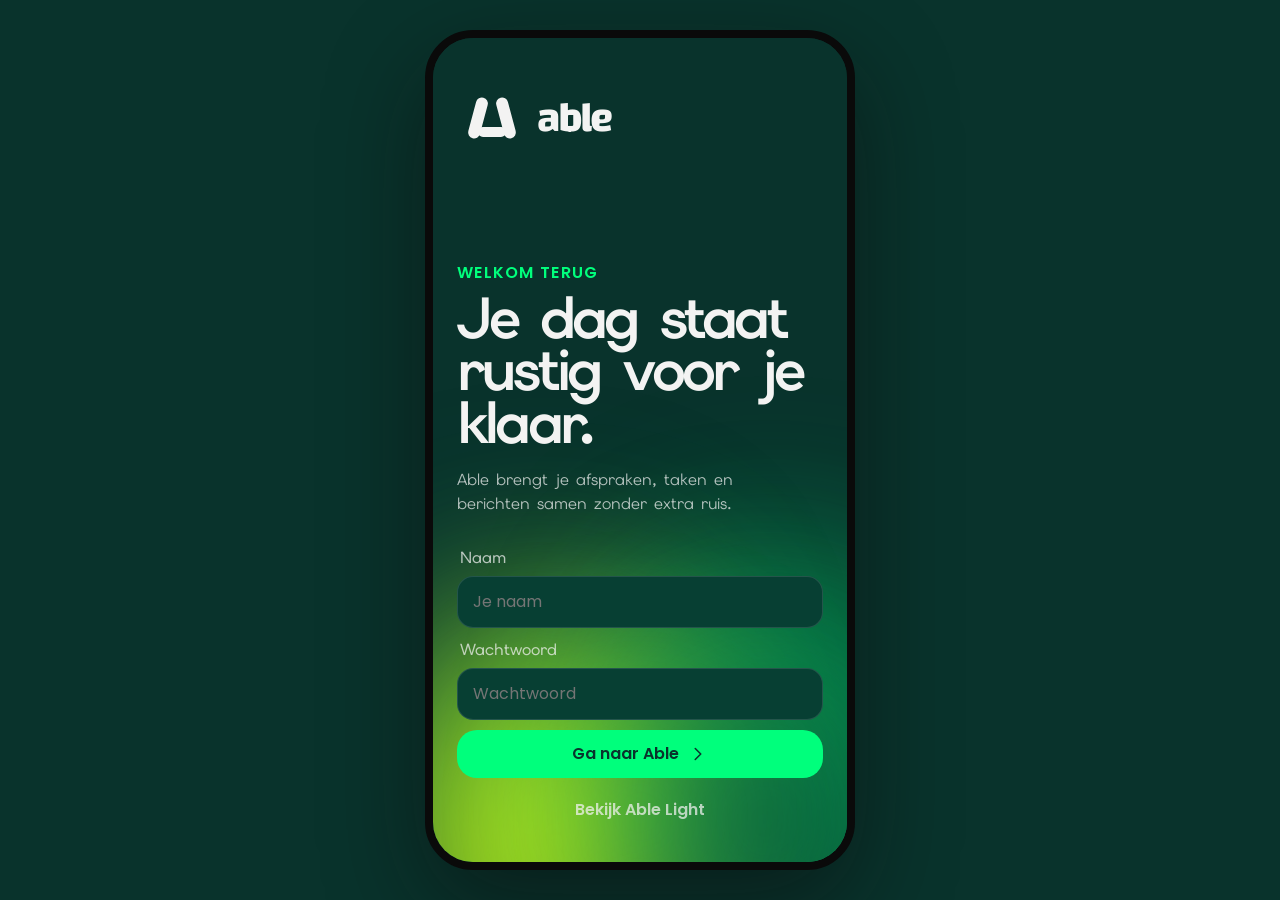
==== static/able-visual/index.html @ f8fdf148 "redesign: PWA-gevoel, agenda-contrast, voice-X, kortere spraak - viewport: maximum-scale=1 + user-sc" ====
<!doctype html>
<html lang="nl" data-theme="forest">
<head>
  <meta charset="utf-8">
  <meta name="viewport" content="width=device-width, initial-scale=1, maximum-scale=1, user-scalable=no, viewport-fit=cover">
  <meta name="theme-color" content="#09332C">
  <meta name="apple-mobile-web-app-capable" content="yes">
  <meta name="apple-mobile-web-app-status-bar-style" content="black-translucent">
  <meta name="apple-mobile-web-app-title" content="Able">
  <meta name="description" content="Able — je persoonlijke assistent, rustig aanwezig.">
  <title>Able — Visual Prototype</title>
  <link rel="manifest" href="manifest.webmanifest">
  <link rel="icon" type="image/png" sizes="32x32" href="favicon-32.png?v=2">
  <link rel="icon" type="image/png" sizes="16x16" href="favicon-16.png?v=2">
  <link rel="icon" href="favicon.ico?v=2" sizes="any">
  <link rel="apple-touch-icon" href="apple-touch-icon.png?v=2">
  <link rel="preconnect" href="https://fonts.googleapis.com">
  <link rel="preconnect" href="https://fonts.gstatic.com" crossorigin>
  <link href="https://fonts.googleapis.com/css2?family=Changa:wght@200..800&amp;family=Elms+Sans:ital,wght@0,100..900;1,100..900&amp;family=Geist:wght@100..900&amp;family=Poppins:ital,wght@0,100;0,200;0,300;0,400;0,500;0,600;0,700;0,800;0,900;1,100;1,200;1,300;1,400;1,500;1,600;1,700;1,800;1,900&amp;display=swap" rel="stylesheet">
  <link rel="stylesheet" href="app.css?v=12">
</head>
<body>
  <a class="skip-link" href="#app-main">Ga naar inhoud</a>

  <div class="device-shell">
    <div class="theme-background forest-background" aria-hidden="true">
      <i class="forest-blob victoria"></i>
      <i class="forest-blob spring"></i>
      <i class="forest-blob bee-yellow"></i>
      <i class="forest-blob fence"></i>
    </div>
    <section class="login-view" data-login-view aria-labelledby="login-title">
      <div class="ambient-field" aria-hidden="true"></div>
      <div class="login-brand">
        <span class="able-mark able-mark-large" aria-hidden="true"><i></i></span>
        <span class="wordmark">able</span>
      </div>
      <div class="login-copy">
        <p class="kicker">Welkom terug</p>
        <h1 id="login-title">Je dag staat rustig voor je klaar.</h1>
        <p>Able brengt je afspraken, taken en berichten samen zonder extra ruis.</p>
      </div>
      <form class="login-form" data-login-form>
        <label><span>Naam</span><input type="text" value="" autocomplete="username" placeholder="Je naam" required></label>
        <label><span>Wachtwoord</span><input type="password" value="" autocomplete="current-password" placeholder="Wachtwoord" required></label>
        <button class="primary-button" type="submit"><span>Ga naar Able</span><svg viewBox="0 0 24 24" aria-hidden="true"><path d="m9 18 6-6-6-6"/></svg></button>
      </form>
      <button class="quiet-button login-theme-button" type="button" data-theme-toggle>Bekijk Able Light</button>
    </section>

    <div class="app-view" data-app-view hidden>
      <div class="pull-indicator" data-pull-indicator aria-hidden="true"><span></span></div>
      <div class="voice-edge-ring state-idle" data-voice-edge aria-hidden="true"></div>
      <div class="loading-overlay" data-loading-overlay hidden aria-hidden="true">
        <div class="skeleton-stack">
          <div class="skeleton-card"><i class="skeleton-line skeleton-heading"></i><i class="skeleton-line"></i><i class="skeleton-line skeleton-short"></i></div>
          <div class="skeleton-card"><i class="skeleton-line skeleton-heading"></i><i class="skeleton-line"></i></div>
          <div class="skeleton-card skeleton-row-card"><i class="skeleton-dot"></i><i class="skeleton-line"></i></div>
        </div>
        <span class="resolve-mark" aria-hidden="true"><svg viewBox="0 0 24 24"><path d="m5 12 4 4L19 6"/></svg></span>
      </div>
      <button class="topbar-avatar" type="button" data-topbar-avatar aria-label="Profiel"><img data-av-img alt="" hidden><span data-av-initial>?</span></button>
      <main class="app-main" id="app-main" tabindex="-1">
        <section class="app-screen is-active" id="screen-home" data-screen="home" aria-labelledby="home-title">
          <div class="screen-header">
            <p class="kicker">Donderdag, 23 juli</p>
            <h1 id="home-title">Goedemorgen, Ko</h1>
          </div>

          <button class="hero-card press-card" type="button" data-open-event>
            <div class="hero-card-top"><span>Als eerste</span><span data-hero-rel>over 2 uur</span></div>
            <div class="hero-time" data-hero-time>14:00</div>
            <div class="hero-event"><strong data-hero-title>Afspraak met Arno</strong><small data-hero-sub>45 min · Kantoor</small></div>
            <svg viewBox="0 0 24 24" aria-hidden="true"><path d="m9 18 6-6-6-6"/></svg>
          </button>

          <div class="metric-grid">
            <button class="metric-card press-card" type="button" data-nav-target="planning"><strong data-count-appointments>6</strong><span>Afspraken</span></button>
            <button class="metric-card press-card" type="button" data-show-tasks><strong data-task-count>1</strong><span>Taken</span></button>
            <button class="metric-card press-card" type="button" data-nav-target="mail"><strong data-count-waiting>4</strong><span>Wachten</span></button>
          </div>

          <section class="content-section">
            <div class="section-title section-heading-surface"><h2>Able stelt voor</h2><span class="status-pill">60 min vrij</span></div>
            <article class="suggestion-card hover-card">
              <div class="suggestion-rule" aria-hidden="true"></div>
              <div><strong>Bescherm je open uur.</strong><p>Werk om 15:00 rustig aan het voorstel.</p><button class="small-button" type="button" data-protect-focus>Bescherm 15:00</button></div>
            </article>
          </section>

          <section class="content-section">
            <button class="section-title section-heading-surface section-heading-button press-card" type="button" data-open-chat><h2>Recente chats</h2><svg viewBox="0 0 24 24" aria-hidden="true"><path d="m9 18 6-6-6-6"/></svg></button>
            <div class="list-card home-recent-list">
              <button class="list-row press-card" type="button" data-open-chat><span class="list-icon"><svg viewBox="0 0 24 24" aria-hidden="true"><path d="M4 5h16v12H8l-4 3V5Z"/><path d="M8 9h8M8 13h5"/></svg></span><span><strong data-recent-title>Planning voor een rustige week</strong><small data-recent-sub>Gisteren · 8 berichten</small></span><svg class="chevron" viewBox="0 0 24 24" aria-hidden="true"><path d="m9 18 6-6-6-6"/></svg></button>
              <button class="list-row press-card" type="button" data-nav-target="mail"><span class="list-icon"><svg viewBox="0 0 24 24" aria-hidden="true"><rect x="3" y="5" width="18" height="14" rx="2"/><path d="m4 7 8 6 8-6"/></svg></span><span><strong>Maya wacht op een datum</strong><small>2 dagen · antwoord voorgesteld</small></span><span class="status-pill">Antwoord</span></button>
            </div>
          </section>
        </section>

        <section class="app-screen" id="screen-planning" data-screen="planning" aria-labelledby="planning-title" hidden>
          <div class="screen-header">
            <h1 id="planning-title">Planning</h1>
          </div>
          <div class="segmented-control" role="tablist" aria-label="Planningweergave" data-active-tab="agenda">
            <span class="segment-slider" aria-hidden="true"></span>
            <button id="planning-tab-agenda" type="button" role="tab" aria-selected="true" aria-controls="planning-panel-agenda" data-planning-tab="agenda">Agenda</button>
            <button id="planning-tab-tasks" type="button" role="tab" aria-selected="false" aria-controls="planning-panel-tasks" data-planning-tab="tasks">Taken <span data-task-count>1</span></button>
          </div>

          <div class="planning-panel" id="planning-panel-agenda" role="tabpanel" aria-labelledby="planning-tab-agenda" data-planning-panel="agenda">
            <section class="calendar-week-card" aria-labelledby="week-card-title">
              <div class="calendar-week-heading">
                <div><p class="kicker">Nu · <span data-live-clock>--:--</span></p><h2 id="week-card-title">21–27 juli</h2></div>
                <button class="icon-button calendar-open-button" type="button" aria-label="Open volledige agenda" data-toast-message="De volledige agenda is klaar om te openen."><svg viewBox="0 0 24 24" aria-hidden="true"><path d="m9 18 6-6-6-6"/></svg></button>
              </div>
              <div class="date-strip" role="group" aria-label="Kies een dag in de week van 21 juli">
                <span class="date-slider" aria-hidden="true"></span>
                <button class="has-events" type="button" aria-pressed="false"><span>Ma</span><strong>21</strong><i aria-hidden="true"></i></button>
                <button type="button" aria-pressed="false"><span>Di</span><strong>22</strong><i aria-hidden="true"></i></button>
                <button class="is-today has-events" type="button" aria-pressed="true"><span>Wo</span><strong>23</strong><i aria-hidden="true"></i></button>
                <button type="button" aria-pressed="false"><span>Do</span><strong>24</strong><i aria-hidden="true"></i></button>
                <button class="has-events" type="button" aria-pressed="false"><span>Vr</span><strong>25</strong><i aria-hidden="true"></i></button>
                <button type="button" aria-pressed="false"><span>Za</span><strong>26</strong><i aria-hidden="true"></i></button>
                <button class="has-events" type="button" aria-pressed="false"><span>Zo</span><strong>27</strong><i aria-hidden="true"></i></button>
              </div>
            </section>
            <div class="timeline">
              <article class="timeline-item list-appear"><time>09:30</time><i></i><div><strong>Design check-in</strong><small>Studio · 30 min</small></div></article>
              <button class="timeline-item list-appear is-next" type="button" data-open-event><time>14:00</time><i></i><div><strong>Afspraak met Arno</strong><small>Kantoor · 45 min</small></div><svg class="chevron" viewBox="0 0 24 24" aria-hidden="true"><path d="m9 18 6-6-6-6"/></svg></button>
              <article class="timeline-item list-appear is-focus" data-focus-block hidden><time>15:00</time><i></i><div><strong>Beschermde focus</strong><small>Voorstel · 60 min</small></div></article>
              <article class="timeline-item list-appear"><time>19:30</time><i></i><div><strong>Trainen</strong><small>Persoonlijk · 60 min</small></div></article>
            </div>
          </div>

          <div class="planning-panel task-panel" id="planning-panel-tasks" role="tabpanel" aria-labelledby="planning-tab-tasks" data-planning-panel="tasks" hidden>
            <form class="task-form" data-task-form>
              <label><span class="sr-only">Nieuwe taak</span><input type="text" placeholder="Nieuwe taak…" required></label>
              <button class="round-action" type="submit" aria-label="Voeg taak toe"><svg viewBox="0 0 24 24" aria-hidden="true"><path d="M12 5v14M5 12h14"/></svg></button>
            </form>
            <div class="task-list" data-task-list></div>
            <div class="empty-state" data-task-empty hidden><span><svg viewBox="0 0 24 24" aria-hidden="true"><path d="m5 12 4 4L19 6"/></svg></span><h2>Niets op je lijst.</h2><p>Lekker rustig.</p></div>
          </div>
        </section>

        <section class="app-screen voice-screen" id="screen-voice" data-screen="voice" aria-labelledby="voice-title" hidden>
          <div class="voice-header">
            <h1 class="sr-only" id="voice-title">Praat met Able</h1>
            <button class="icon-button" type="button" aria-label="Stop voice" data-stop-voice><svg viewBox="0 0 24 24" aria-hidden="true"><path d="M6 6l12 12M18 6 6 18"/></svg></button>
          </div>
          <div class="voice-stage">
            <div class="voice-copy state-idle" data-voice-copy role="status" aria-live="polite" aria-atomic="true">
              <p class="voice-status-text" data-voice-status-text>Klaar wanneer jij dat bent.</p>
              <p class="voice-spoken-words" data-voice-spoken hidden></p>
            </div>
            <button class="cant-talk-button quiet-button" type="button" data-open-chat><svg viewBox="0 0 24 24" aria-hidden="true"><path d="M4 5h16v12H8l-4 3V5Z"/></svg><span>Ik kan nu niet praten</span></button>
          </div>
          <div class="voice-controls">
            <button class="secondary-circle" type="button" data-open-chat aria-label="Open tekstchat"><svg viewBox="0 0 24 24" aria-hidden="true"><path d="M4 5h16v12H8l-4 3V5Z"/></svg></button>
            <button class="voice-main-button" type="button" data-voice-control><svg class="rounded-mic" viewBox="0 0 24 24" aria-hidden="true"><path d="M12 3.5a3.5 3.5 0 0 0-3.5 3.5v5a3.5 3.5 0 0 0 7 0V7A3.5 3.5 0 0 0 12 3.5Z"/><path d="M5.5 11.5v1a6.5 6.5 0 0 0 13 0v-1M12 19v2"/></svg><span>Praat</span></button>
            <button class="secondary-circle" type="button" data-stop-voice aria-label="Annuleer"><svg viewBox="0 0 24 24" aria-hidden="true"><path d="M6 6l12 12M18 6 6 18"/></svg></button>
          </div>
        </section>

        <section class="app-screen" id="screen-mail" data-screen="mail" aria-labelledby="mail-title" hidden>
          <div class="screen-header">
            <h1 id="mail-title">Mail</h1>
          </div>
          <div data-mail-body></div>
        </section>

        <section class="app-screen" id="screen-more" data-screen="more" aria-labelledby="more-title" hidden>
          <div class="screen-header">
            <h1 id="more-title">Instellingen</h1>
          </div>

          <section class="settings-group">
            <h2>Aanpassen</h2>
            <div class="settings-card">
              <button class="setting-row list-appear" type="button" data-setting-theme><span class="setting-icon"><svg viewBox="0 0 24 24" aria-hidden="true"><path d="M12 3a9 9 0 1 0 9 9c0-1.1-.9-2-2-2h-1a2 2 0 0 1-1.7-3l.5-.9A2 2 0 0 0 15 3.2 9 9 0 0 0 12 3Z"/></svg></span><span><strong>Thema</strong><small data-theme-label>Able Forest</small></span><span class="setting-value">Wijzig</span></button>
              <label class="setting-row list-appear"><span class="setting-icon"><svg viewBox="0 0 24 24" aria-hidden="true"><path d="M4 12h3l2-6 4 12 2-6h5"/></svg></span><span><strong>Ambient glow</strong></span><span class="switch"><input type="checkbox" checked data-ambient-toggle><i aria-hidden="true"></i></span></label>
              <div class="setting-stack">
                <strong>Tekstgrootte</strong>
                <div class="seg" data-text-seg>
                  <button type="button" data-text-size="normal">Normaal</button>
                  <button type="button" data-text-size="groot">Groot</button>
                  <button type="button" data-text-size="xl">Extra</button>
                </div>
              </div>
              <div class="profile-edit">
                <div class="profile-top">
                  <button class="profile-pic" type="button" data-avatar-pick aria-label="Kies profielfoto"><img data-av-img alt="" hidden><span data-av-initial>?</span></button>
                  <div class="profile-actions">
                    <button type="button" data-avatar-pick>Foto kiezen uit galerij</button>
                    <button type="button" class="remove" data-avatar-remove>Foto verwijderen</button>
                  </div>
                  <input type="file" accept="image/*" data-avatar-file hidden>
                </div>
                <form class="profile-name" data-profile-name-form>
                  <input type="text" data-profile-name placeholder="Je naam" maxlength="40" autocomplete="off" required>
                  <button class="primary-button" type="submit"><span>Opslaan</span></button>
                </form>
              </div>
            </div>
          </section>

          <section class="settings-group">
            <h2>Taal &amp; spraak</h2>
            <div class="settings-card">
              <div class="setting-stack">
                <strong>Taal</strong>
                <div class="seg" data-lang-seg>
                  <button type="button" data-lang="nl">Nederlands</button>
                  <button type="button" data-lang="en">English</button>
                </div>
              </div>
              <div class="setting-stack">
                <strong>Stem van Able</strong>
                <div class="seg" data-voice-seg>
                  <button type="button" data-voice-gender="v">Vrouw</button>
                  <button type="button" data-voice-gender="m">Man</button>
                </div>
              </div>
              <div class="setting-stack">
                <strong>Resterend spraakbudget deze maand</strong>
                <div class="vbudget-track"><div class="vbudget-fill" data-budget-fill></div></div>
                <div class="vbudget-meta"><span data-budget-text>€0,00 / €3,00</span><span data-budget-remain></span></div>
              </div>
            </div>
          </section>

          <section class="settings-group">
            <h2>Diensten</h2>
            <div class="settings-card">
              <button class="setting-row list-appear" type="button" data-connect-google hidden><span class="service-mark service-logo"><svg viewBox="0 0 48 48" width="26" height="26" aria-hidden="true"><path fill="#4285F4" d="M45.12 24.5c0-1.56-.14-3.06-.4-4.5H24v8.51h11.84c-.51 2.75-2.06 5.08-4.39 6.64v5.52h7.11c4.16-3.83 6.56-9.47 6.56-16.17z"/><path fill="#34A853" d="M24 46c5.94 0 10.92-1.97 14.56-5.33l-7.11-5.52c-1.97 1.32-4.49 2.1-7.45 2.1-5.73 0-10.58-3.87-12.31-9.07H4.34v5.7C7.96 41.07 15.4 46 24 46z"/><path fill="#FBBC05" d="M11.69 28.18C11.25 26.86 11 25.45 11 24s.25-2.86.69-4.18v-5.7H4.34C2.85 17.09 2 20.45 2 24s.85 6.91 2.34 9.88l7.35-5.7z"/><path fill="#EA4335" d="M24 10.75c3.23 0 6.13 1.11 8.41 3.29l6.31-6.31C34.91 4.18 29.93 2 24 2 15.4 2 7.96 6.93 4.34 14.12l7.35 5.7c1.73-5.2 6.58-9.07 12.31-9.07z"/></svg></span><span><strong>Koppel Google</strong><small>Voor mail en agenda</small></span><span class="setting-value">Koppelen</span></button>
              <div data-services-list></div>
            </div>
          </section>

          <section class="settings-group" data-admin-users hidden>
            <h2>Gebruikers</h2>
            <div class="settings-card">
              <div data-users-list></div>
              <form class="useradd" data-user-add>
                <input type="text" name="name" placeholder="Naam (bijv. Papa)" autocomplete="off" required>
                <input type="text" name="username" placeholder="Gebruikersnaam" autocapitalize="none" autocomplete="off" required>
                <input type="password" name="password" placeholder="Wachtwoord (min. 4)" autocomplete="new-password" required>
                <button class="primary-button" type="submit"><span>Persoon toevoegen</span></button>
              </form>
            </div>
          </section>

          <section class="settings-group">
            <h2>Privacy</h2>
            <div class="settings-card">
              <button class="setting-row list-appear" type="button" data-privacy="voorwaarden"><span class="setting-icon"><svg viewBox="0 0 24 24" aria-hidden="true"><path d="M7 3h7l4 4v14H7z"/><path d="M14 3v4h4M9.5 12h6M9.5 16h6"/></svg></span><span><strong>Algemene voorwaarden</strong></span><svg class="chevron" viewBox="0 0 24 24" aria-hidden="true"><path d="m9 18 6-6-6-6"/></svg></button>
              <button class="setting-row list-appear" type="button" data-privacy="privacy"><span class="setting-icon"><svg viewBox="0 0 24 24" aria-hidden="true"><rect x="5" y="10" width="14" height="10" rx="2"/><path d="M8 10V7a4 4 0 0 1 8 0v3"/></svg></span><span><strong>Privacybeleid</strong></span><svg class="chevron" viewBox="0 0 24 24" aria-hidden="true"><path d="m9 18 6-6-6-6"/></svg></button>
              <button class="setting-row list-appear" type="button" data-privacy="gegevens"><span class="setting-icon"><svg viewBox="0 0 24 24" aria-hidden="true"><ellipse cx="12" cy="6" rx="7" ry="3"/><path d="M5 6v12c0 1.7 3.1 3 7 3s7-1.3 7-3V6M5 12c0 1.7 3.1 3 7 3s7-1.3 7-3"/></svg></span><span><strong>Gegevens &amp; beveiliging</strong></span><svg class="chevron" viewBox="0 0 24 24" aria-hidden="true"><path d="m9 18 6-6-6-6"/></svg></button>
            </div>
          </section>

          <section class="settings-group">
            <div class="settings-card">
              <button class="setting-row list-appear logout-row" type="button" data-log-out><span class="setting-icon"><svg viewBox="0 0 24 24" aria-hidden="true"><path d="M10 4H5v16h5M14 8l4 4-4 4M8 12h10"/></svg></span><span><strong>Log uit</strong></span></button>
            </div>
          </section>
        </section>
      </main>

      <nav class="bottom-navigation" aria-label="Hoofdnavigatie" data-bottom-nav>
        <span class="nav-slider" aria-hidden="true"></span>
        <button class="nav-button is-selected" type="button" aria-label="Home" aria-current="page" data-nav-target="home"><svg viewBox="0 0 24 24" aria-hidden="true"><path d="m3.5 10 8.5-7 8.5 7v10h-6v-6h-5v6h-5z"/></svg></button>
        <button class="nav-button" type="button" aria-label="Planning" data-nav-target="planning"><svg viewBox="0 0 24 24" aria-hidden="true"><rect x="3.5" y="5.5" width="17" height="15" rx="2"/><path d="M7.5 3v5M16.5 3v5M3.5 10h17"/></svg></button>
        <button class="nav-button voice-nav-button" type="button" data-nav-target="voice" aria-label="Able Voice"><span class="voice-nav-core"><img class="voice-theme-logo voice-theme-logo-light" src="assets/able-logo-light-256.png" alt="" aria-hidden="true"><img class="voice-theme-logo voice-theme-logo-dark" src="assets/able-logo-dark-256.png" alt="" aria-hidden="true"></span></button>
        <button class="nav-button" type="button" aria-label="Mail" data-nav-target="mail"><svg viewBox="0 0 24 24" aria-hidden="true"><rect x="3" y="5" width="18" height="14" rx="2"/><path d="m4 7 8 6 8-6"/></svg></button>
        <button class="nav-button" type="button" aria-label="Meer" data-nav-target="more"><svg viewBox="0 0 24 24" aria-hidden="true"><circle cx="5" cy="12" r="1.25"/><circle cx="12" cy="12" r="1.25"/><circle cx="19" cy="12" r="1.25"/></svg></button>
      </nav>
    </div>
  </div>

  <div class="sheet-backdrop" data-sheet-backdrop hidden>
    <section class="bottom-sheet" role="dialog" aria-modal="true" aria-labelledby="sheet-title" data-sheet>
      <div class="sheet-handle" aria-hidden="true"></div>
      <div data-sheet-content></div>
      <button class="icon-button sheet-close" type="button" aria-label="Sluit" data-close-sheet><svg viewBox="0 0 24 24" aria-hidden="true"><path d="M6 6l12 12M18 6 6 18"/></svg></button>
    </section>
  </div>

  <div class="chat-overlay" role="dialog" aria-modal="true" aria-label="Chat met Able" aria-hidden="true" data-chat-overlay hidden>
    <div class="theme-background forest-background" aria-hidden="true">
      <i class="forest-blob victoria"></i>
      <i class="forest-blob spring"></i>
      <i class="forest-blob bee-yellow"></i>
      <i class="forest-blob fence"></i>
    </div>
    <header><button class="icon-button" type="button" aria-label="Sluit chat" data-close-chat><svg viewBox="0 0 24 24" aria-hidden="true"><path d="m15 18-6-6 6-6"/></svg></button><strong>able</strong><span></span></header>
    <div class="chat-thread" data-chat-thread>
      <div class="chat-empty"><h2>Waar kan ik je mee helpen?</h2><p>Je dag is al in context.</p></div>
    </div>
    <div class="chat-suggestions" aria-label="Voorgestelde vragen">
      <button type="button" data-chat-suggestion>Plan mijn middag</button>
      <button type="button" data-chat-suggestion>Schrijf een follow-up</button>
      <button type="button" data-chat-suggestion>Wat kan wachten?</button>
    </div>
    <form class="chat-form" data-chat-form>
      <button class="chat-add-button" type="button" aria-label="Voeg context toe" data-toast-message="Je kunt hier straks context toevoegen."><svg viewBox="0 0 24 24" aria-hidden="true"><path d="M12 5v14M5 12h14"/></svg></button>
      <label><span class="sr-only">Bericht aan Able</span><input type="text" placeholder="Bericht aan Able…" required></label>
      <button class="chat-voice-button" type="button" aria-label="Praat met Able" data-chat-voice><svg class="rounded-mic" viewBox="0 0 24 24" aria-hidden="true"><path d="M12 3.5a3.5 3.5 0 0 0-3.5 3.5v5a3.5 3.5 0 0 0 7 0V7A3.5 3.5 0 0 0 12 3.5Z"/><path d="M5.5 11.5v1a6.5 6.5 0 0 0 13 0v-1M12 19v2"/></svg></button>
    </form>
  </div>

  <div class="toast" role="status" aria-live="polite" data-toast hidden><span data-toast-text></span><button type="button" data-toast-action hidden>Ongedaan maken</button></div>
  <script src="app.js?v=12"></script>
</body>
</html>
---- static/able-visual/app.css ----
@property --voice-angle {
  syntax: "<angle>";
  initial-value: 0deg;
  inherits: false;
}

:root {
  color-scheme: dark;
  --canvas: #09332C;
  --canvas-deep: #09332C;
  --surface: color-mix(in srgb, #09332C 82%, #007755);
  --surface-raised: color-mix(in srgb, #09332C 68%, #007755);
  --surface-muted: color-mix(in srgb, #09332C 52%, #007755);
  --text: #F3F3F2;
  --text-soft: color-mix(in srgb, #F3F3F2 72%, transparent);
  --text-faint: color-mix(in srgb, #E7E7E3 54%, transparent);
  --line: color-mix(in srgb, #F3F3F2 12%, transparent);
  --line-strong: color-mix(in srgb, #F3F3F2 22%, transparent);
  --primary: #00FF7C;
  --primary-ink: #09332C;
  --accent: #007755;
  --highlight: #F4FF00;
  --voice-button: #007755;
  --voice-icon: #F3F3F2;
  --glass: color-mix(in srgb, #09332C 92%, transparent);
  --shadow: color-mix(in srgb, #09332C 72%, transparent);
  --shadow-card: 0 1px 0 color-mix(in srgb, #F3F3F2 8%, transparent), 0 12px 30px color-mix(in srgb, #09332C 38%, transparent);
  --shadow-float: 0 2px 0 color-mix(in srgb, #F3F3F2 10%, transparent), 0 18px 48px color-mix(in srgb, #09332C 58%, transparent);
  --app-background: #09332C;
  --radius-s: 14px;
  --radius-m: 20px;
  --radius-l: 28px;
  --radius-xl: 32px;
  --ease: cubic-bezier(.16, 1, .3, 1);
  --nav-index: 0;
  --font-body: "Elms Sans", "Geist", "Helvetica Neue", Arial, sans-serif;
  --font-display: "Elms Sans", "Geist", sans-serif;
  --font-ui: "Poppins", "Geist", sans-serif;
  --font-data: "Geist", "Elms Sans", sans-serif;
  font-family: var(--font-body);
}

:root[data-theme="light"] {
  color-scheme: light;
  --canvas: #F3F3F2;
  --canvas-deep: #E7E7E3;
  --surface: #F3F3F2;
  --surface-raised: #F3F3F2;
  --surface-muted: #E7E7E3;
  --text: #0A0A0A;
  --text-soft: color-mix(in srgb, #0A0A0A 64%, #F3F3F2);
  --text-faint: color-mix(in srgb, #0A0A0A 54%, #F3F3F2);
  --line: rgba(10,10,10,.10);
  --line-strong: rgba(10,10,10,.20);
  --primary: #007755;
  --primary-ink: #F3F3F2;
  --accent: #007755;
  --highlight: #F4FF00;
  --voice-button: #E7E7E3;
  --voice-icon: #09332C;
  --glass: rgba(243,243,242,.92);
  --shadow: rgba(10,10,10,.13);
  --shadow-card: 0 1px 0 rgba(255,255,255,.72), 0 12px 30px rgba(10,10,10,.11);
  --shadow-float: 0 2px 0 rgba(255,255,255,.76), 0 18px 46px rgba(10,10,10,.16);
  --app-background: #F3F3F2;
}

* { box-sizing: border-box; }
html { min-width: 320px; min-height: 100%; background: var(--canvas-deep); }
body { min-width: 320px; min-height: 100dvh; margin: 0; overflow-x: hidden; overscroll-behavior-y: contain; overscroll-behavior-x: none; background: var(--canvas-deep); color: var(--text); font-family: var(--font-body); font-size: 16px; line-height: 1.5; -webkit-font-smoothing: antialiased; }
button, input { font: inherit; }
button, input, .kicker, .status-pill, .active-label, .setting-value, .sheet-meta { font-family: var(--font-ui); }
h1, h2, .voice-state-label, .chat-overlay header strong { font-family: var(--font-display); font-optical-sizing: auto; }
.wordmark { font-family: "Changa", var(--font-display); font-optical-sizing: auto; }
.hero-time, .metric-card strong, .timeline-item time { font-family: var(--font-data); font-optical-sizing: auto; }
strong { font-weight: 600; }
button { color: inherit; cursor: pointer; transition: transform .18s var(--ease), opacity .18s ease; -webkit-tap-highlight-color: transparent; touch-action: manipulation; }
button:active { transform: scale(.96); }
button, input, a { outline: none; }
button:focus-visible, input:focus-visible, a:focus-visible { outline: 3px solid var(--highlight); outline-offset: 3px; }
svg { width: 22px; height: 22px; fill: none; stroke: currentColor; stroke-width: 1.7; stroke-linecap: round; stroke-linejoin: round; }
[hidden] { display: none !important; }
.sr-only { position: absolute; width: 1px; height: 1px; padding: 0; margin: -1px; overflow: hidden; clip: rect(0,0,0,0); white-space: nowrap; border: 0; }
.skip-link { position: fixed; z-index: 1000; top: 10px; left: 10px; padding: 10px 14px; border-radius: 12px; background: var(--highlight); color: #09332C; transform: translateY(-160%); transition: transform .2s; }
.skip-link:focus { transform: translateY(0); }

.device-shell { position: relative; isolation: isolate; width: min(100%, 430px); height: 100dvh; margin: auto; overflow: hidden; background: var(--app-background); background-size: cover; background-position: center; transition: background .45s var(--ease), color .3s var(--ease); }
.theme-background { position: absolute; z-index: 0; inset: 0; overflow: hidden; pointer-events: none; }
.forest-background { display: block; background: #09332C; }
:root[data-theme="light"] .forest-background { display: none; }
.forest-blob { position: absolute; display: block; border-radius: 50%; filter: blur(70px); will-change: transform; }
.forest-blob.victoria { left: -20%; bottom: -40%; width: 90%; height: 95%; background: radial-gradient(circle, #007755 0%, rgba(0,119,85,0) 70%); animation: move-victoria 31s ease-in-out infinite alternate; }
.forest-blob.spring { right: -25%; bottom: -35%; width: 85%; height: 90%; background: radial-gradient(circle, #00FF7C 0%, rgba(0,255,124,0) 70%); animation: move-spring 37s ease-in-out infinite alternate; }
.forest-blob.bee-yellow { left: -15%; bottom: -45%; width: 90%; height: 95%; background: radial-gradient(circle, #F4FF00 0%, rgba(244,255,0,0) 70%); animation: move-bee 43s ease-in-out infinite alternate; }
.forest-blob.fence { right: -20%; bottom: -40%; width: 80%; height: 90%; background: radial-gradient(circle, #09332C 0%, rgba(9,51,44,0) 70%); animation: move-fence 47s ease-in-out infinite alternate; }
.device-shell::before, .device-shell::after { content: none; position: absolute; z-index: 0; border-radius: 50%; filter: blur(60px); pointer-events: none; will-change: transform; }
:root[data-theme="light"] .device-shell::before {
  content: "";
  left: -25%;
  bottom: -30%;
  width: 90%;
  height: 75%;
  background: radial-gradient(circle, #F4FF00 0%, rgba(244,255,0,0) 70%);
  animation: breathe-yellow 23s ease-in-out infinite alternate;
}
:root[data-theme="light"] .device-shell::after {
  content: "";
  right: -25%;
  bottom: -35%;
  width: 85%;
  height: 80%;
  background: radial-gradient(circle, #00FF7C 0%, rgba(0,255,124,0) 70%);
  animation: breathe-green 29s ease-in-out infinite alternate;
}
.able-mark { position: relative; display: block; width: 34px; height: 34px; border-radius: 12px; }
.able-mark::before, .able-mark::after, .able-mark i { content: ""; position: absolute; left: 50%; top: 50%; background: currentColor; }
.able-mark::before { width: 6px; height: 21px; border-radius: 6px; transform: translate(-10px,-11px) rotate(15deg); }
.able-mark::after { width: 6px; height: 21px; border-radius: 6px; transform: translate(4px,-11px) rotate(-15deg); }
.able-mark i { width: 14px; height: 5px; border-radius: 5px; transform: translate(-7px,4px); }
.able-mark-large { width: 70px; height: 70px; }
.able-mark-large::before, .able-mark-large::after { width: 12px; height: 42px; border-radius: 12px; }
.able-mark-large::before { transform: translate(-20px,-22px) rotate(15deg); }
.able-mark-large::after { transform: translate(8px,-22px) rotate(-15deg); }
.able-mark-large i { width: 28px; height: 10px; transform: translate(-14px,8px); }
.wordmark { font-size: 42px; font-weight: 700; line-height: .9; letter-spacing: -.075em; }
.kicker { margin: 0 0 7px; color: var(--primary); font-size: 16px; font-weight: 600; letter-spacing: .08em; text-transform: uppercase; }

.login-view { position: relative; z-index: 1; display: flex; flex-direction: column; width: 100%; height: 100%; padding: max(46px, env(safe-area-inset-top)) 24px max(28px, env(safe-area-inset-bottom)); overflow-y: auto; background: transparent; }
.ambient-field { position: absolute; inset: auto -28% -25% -28%; height: 62%; border-radius: 50%; background: radial-gradient(circle, color-mix(in srgb, var(--primary) 22%, transparent), transparent 66%); filter: blur(22px); pointer-events: none; }
.login-brand { position: relative; display: flex; align-items: center; gap: 10px; }
.login-copy { position: relative; margin-top: auto; max-width: 350px; }
.login-copy h1 { margin: 0; font-size: clamp(42px, 12vw, 58px); font-weight: 650; line-height: .91; letter-spacing: -.065em; }
.login-copy > p:last-child { margin: 18px 0 0; max-width: 32ch; color: var(--text-soft); }
.login-form { position: relative; display: grid; gap: 10px; margin-top: 30px; }
.login-form label { display: grid; gap: 6px; }
.login-form label > span { margin-left: 3px; color: var(--text-soft); font-size: 16px; font-weight: 500; }
.login-form input { width: 100%; min-height: 52px; padding: 12px 15px; border: 1px solid var(--line); border-radius: 16px; background: var(--surface); color: var(--text); font-size: 16px; }
.primary-button, .small-button, .quiet-button { min-height: 48px; border: 0; border-radius: var(--radius-m); font-weight: 600; transition: transform .16s var(--ease), opacity .16s, background .2s, box-shadow .2s; }
.primary-button { display: flex; align-items: center; justify-content: center; gap: 8px; width: 100%; padding: 12px 18px; background: var(--primary); color: var(--primary-ink); }
.small-button { padding: 10px 13px; background: var(--primary); color: var(--primary-ink); font-size: 16px; }
.quiet-button { background: transparent; color: var(--text-soft); }
.login-theme-button { position: relative; margin-top: 8px; }

.app-view { position: relative; z-index: 1; width: 100%; height: 100%; overflow: hidden; background: transparent; --pull-distance: 0px; }
.icon-button, .round-action, .secondary-circle { display: grid; place-items: center; width: 44px; min-width: 44px; height: 44px; padding: 0; border: 1px solid var(--line); border-radius: var(--radius-m); background: var(--surface); box-shadow: var(--shadow-card); }
.app-main { position: relative; z-index: 1; width: 100%; height: 100%; overflow-x: hidden; overflow-y: auto; padding: calc(30px + env(safe-area-inset-top)) 20px calc(112px + env(safe-area-inset-bottom)); overscroll-behavior-y: contain; scrollbar-width: none; }
.app-main::-webkit-scrollbar { display: none; }
.app-screen { animation: screen-crossfade .28s var(--ease) both; }
.app-screen.is-leaving { animation: screen-fade-out .14s ease-in both; }
.pull-indicator { position: absolute; z-index: 44; top: max(10px, env(safe-area-inset-top)); left: 50%; display: grid; place-items: center; width: 44px; height: 44px; border-radius: 50%; background: var(--glass); box-shadow: 0 10px 26px color-mix(in srgb, var(--shadow) 52%, transparent); opacity: 0; transform: translate(-50%, calc(-54px + var(--pull-distance))) scale(.82); transition: opacity .18s ease, transform .22s var(--ease); pointer-events: none; }
.pull-indicator span { width: 22px; height: 22px; border: 2px solid var(--line-strong); border-top-color: var(--primary); border-radius: 50%; transform: rotate(110deg); }
.app-view.is-pulling .pull-indicator { opacity: 1; transform: translate(-50%, calc(-54px + var(--pull-distance))) scale(1); }
.app-view.is-refreshing .pull-indicator { opacity: 1; transform: translate(-50%, 0) scale(1); }
.app-view.is-refreshing .pull-indicator span { animation: refresh-ring .8s linear infinite; }
.loading-overlay { position: absolute; z-index: 43; inset: 0; padding: calc(30px + env(safe-area-inset-top)) 20px calc(112px + env(safe-area-inset-bottom)); overflow: hidden; background: color-mix(in srgb, var(--canvas) 88%, transparent); backdrop-filter: blur(16px); -webkit-backdrop-filter: blur(16px); animation: fade-in .2s ease-out both; }
.skeleton-stack { display: grid; gap: 12px; }
.skeleton-card { display: grid; gap: 12px; min-height: 126px; padding: 20px; border: 1px solid var(--line); border-radius: var(--radius-l); background: color-mix(in srgb, var(--surface) 82%, transparent); }
.skeleton-card:first-child { min-height: 206px; padding-top: 32px; }
.skeleton-row-card { grid-template-columns: 44px 1fr; align-items: center; min-height: 76px; }
.skeleton-line, .skeleton-dot { display: block; overflow: hidden; border-radius: 9px; background: linear-gradient(100deg, var(--surface-muted) 28%, color-mix(in srgb, var(--surface-raised) 75%, var(--primary)) 46%, var(--surface-muted) 64%); background-size: 220% 100%; animation: soft-shimmer 1.35s ease-in-out infinite; }
.skeleton-line { width: 100%; height: 16px; }
.skeleton-heading { width: 64%; height: 24px; }
.skeleton-short { width: 42%; }
.skeleton-dot { width: 44px; height: 44px; border-radius: 14px; }
.resolve-mark { position: absolute; top: 50%; left: 50%; display: grid; place-items: center; width: 68px; height: 68px; border-radius: 50%; background: var(--primary); color: var(--primary-ink); opacity: 0; transform: translate(-50%, -50%) scale(.7); }
.resolve-mark svg { width: 30px; height: 30px; }
.loading-overlay.is-resolving .skeleton-stack { animation: resolve-content .24s ease-in both; }
.loading-overlay.is-resolving .resolve-mark { animation: resolve-mark .42s var(--ease) both; }
.screen-header { margin-bottom: 26px; }
.screen-header h1, .voice-header h1 { margin: 0; max-width: 360px; font-size: clamp(36px, 10vw, 46px); font-weight: 650; line-height: .96; letter-spacing: -.052em; }
.screen-intro { margin: 14px 0 0; max-width: 37ch; color: var(--text-soft); line-height: 1.6; }
:root:not([data-theme="light"]) #screen-home .screen-header h1, :root:not([data-theme="light"]) #screen-home .screen-header .kicker { text-shadow: 0 3px 24px color-mix(in srgb, #09332C 58%, transparent); }

.hero-card { position: relative; display: grid; grid-template-columns: 1fr auto; width: 100%; min-height: 206px; padding: 20px; overflow: hidden; border: 1px solid var(--line); border-radius: var(--radius-xl); background: linear-gradient(145deg, var(--surface-raised), var(--surface-muted)); color: var(--text); text-align: left; box-shadow: var(--shadow-float); }
.hero-card::after { content: ""; position: absolute; right: -40px; bottom: -70px; width: 180px; height: 180px; border-radius: 50%; background: radial-gradient(circle, color-mix(in srgb, var(--highlight) 22%, transparent), transparent 68%); }
.hero-card-top { grid-column: 1 / -1; display: flex; justify-content: space-between; color: var(--text-soft); font-size: 16px; font-weight: 550; text-transform: uppercase; letter-spacing: .05em; }
.hero-time { align-self: end; font-size: 58px; font-weight: 650; line-height: .9; letter-spacing: -.065em; font-variant-numeric: tabular-nums; }
.hero-event { align-self: end; padding: 0 4px 3px 14px; }
.hero-event strong, .hero-event small { display: block; }
.hero-event strong { font-size: 16px; font-weight: 600; }
.hero-event small { margin-top: 4px; color: var(--text-soft); font-size: 16px; }
.hero-card > svg { position: absolute; z-index: 2; right: 17px; bottom: 17px; }
.press-card { transition: transform .16s var(--ease), box-shadow .2s, background .2s; }
.press-card:active { box-shadow: inset 0 2px 12px color-mix(in srgb, var(--shadow) 48%, transparent); transform: scale(.985); }
.hover-card { transition: transform .24s var(--ease), box-shadow .24s; }
@media (hover:hover) { .hover-card:hover { transform: translateY(-4px); box-shadow: var(--shadow-float); } }

.metric-grid { position: relative; z-index: 1; display: grid; grid-template-columns: repeat(3, 1fr); gap: 10px; margin-top: 20px; }
.metric-card { min-width: 0; min-height: 108px; padding: 16px 6px; border: 1px solid var(--line); border-radius: var(--radius-l); background: var(--surface); box-shadow: var(--shadow-card); }
.metric-card strong, .metric-card span { display: block; }
.metric-card strong { font-size: 30px; font-weight: 600; line-height: 1; letter-spacing: -.045em; }
.metric-card span { margin-top: 7px; color: var(--text-soft); font-size: 16px; }
.content-section { margin-top: 38px; }
.section-title { display: flex; align-items: center; justify-content: space-between; gap: 12px; margin-bottom: 14px; }
.section-title h2, .settings-group h2 { margin: 0; font-size: 22px; font-weight: 600; line-height: 1.05; letter-spacing: -.04em; }
.section-heading-surface { min-height: 64px; padding: 12px 16px; border: 1px solid var(--line); border-radius: var(--radius-l); background: var(--surface); color: var(--text); box-shadow: var(--shadow-card); }
.section-heading-button { width: 100%; text-align: left; }
.section-heading-button svg { flex: 0 0 auto; width: 24px; height: 24px; }
.status-pill { display: inline-flex; align-items: center; min-height: 32px; padding: 5px 10px; border-radius: 99px; background: color-mix(in srgb, var(--primary) 14%, transparent); color: var(--primary); font-size: 16px; font-weight: 600; }
.suggestion-card { display: grid; grid-template-columns: 4px minmax(0, 1fr); gap: 14px; padding: 18px; border: 1px solid var(--line); border-radius: var(--radius-xl); background: var(--surface); box-shadow: var(--shadow-card); }
.suggestion-rule { border-radius: 99px; background: linear-gradient(180deg, var(--highlight), var(--primary)); }
.suggestion-card strong { font-size: 16px; font-weight: 600; }
.suggestion-card p { margin: 7px 0 15px; color: var(--text-soft); font-size: 16px; line-height: 1.55; }
.suggestion-card .small-button { width: auto; min-width: 150px; margin-top: 2px; }
.list-card { overflow: hidden; border: 1px solid var(--line); border-radius: var(--radius-xl); background: var(--surface); box-shadow: var(--shadow-card); }
.list-row { display: grid; grid-template-columns: 44px 1fr auto; align-items: center; gap: 11px; width: 100%; min-height: 72px; padding: 12px 14px; border: 0; background: transparent; text-align: left; }
.list-row + .list-row { border-top: 1px solid var(--line); }
.list-row > span:nth-child(2) { min-width: 0; }
.list-row strong, .list-row small { display: block; overflow: hidden; text-overflow: ellipsis; white-space: nowrap; }
.list-row strong { font-size: 16px; font-weight: 550; }
.list-row small { margin-top: 3px; color: var(--text-soft); font-size: 16px; }
.home-recent-list { display: grid; grid-template-rows: 1fr 1fr; min-height: 206px; }
.home-recent-list .list-row { min-height: 103px; padding: 16px; }
.home-recent-list .list-row strong { font-size: 18px; line-height: 1.2; white-space: normal; }
.list-icon, .avatar { display: grid; place-items: center; width: 42px; height: 42px; border-radius: var(--radius-s); background: var(--surface-muted); color: var(--primary); }
.list-icon svg { width: 20px; }
.avatar { font-size: 16px; font-weight: 600; }
.chevron { width: 18px; height: 18px; color: var(--text-faint); }

.segmented-control { position: relative; isolation: isolate; display: grid; grid-template-columns: 1fr 1fr; overflow: visible; padding: 5px; border: 1px solid var(--line); border-radius: var(--radius-l); background: var(--glass); box-shadow: var(--shadow-card); backdrop-filter: blur(18px); -webkit-backdrop-filter: blur(18px); --planning-index: 0; }
.segment-slider { position: absolute; z-index: 0; top: 5px; bottom: 5px; left: 5px; width: calc((100% - 10px) / 2); border: 1px solid var(--line); border-radius: calc(var(--radius-l) - 5px); background: var(--surface-raised); box-shadow: 0 1px 0 color-mix(in srgb, var(--text) 8%, transparent), 0 9px 24px color-mix(in srgb, var(--shadow) 52%, transparent); transform: translate3d(calc(var(--planning-index) * 100%), 0, 0); transition: transform .34s var(--ease), background .25s ease, box-shadow .25s ease; will-change: transform; }
.segmented-control button { position: relative; z-index: 1; min-height: 44px; border: 0; border-radius: calc(var(--radius-l) - 5px); background: transparent; color: var(--text-soft); font-size: 16px; font-weight: 500; }
.segmented-control button[aria-selected="true"] { color: var(--text); font-weight: 600; }
.segmented-control button span { display: inline-grid; place-items: center; min-width: 25px; height: 25px; margin-left: 6px; padding: 0 7px; border-radius: 99px; background: var(--highlight); color: #09332C; font-size: 14px; font-weight: 700; line-height: 1; box-shadow: 0 7px 16px color-mix(in srgb, var(--highlight) 22%, transparent); vertical-align: middle; }
.planning-panel { animation: screen-crossfade .24s var(--ease); }
.calendar-week-card { position: relative; margin: 28px 2px 6px; overflow: visible; padding: 22px 12px 16px; border: 1px solid var(--line); border-radius: var(--radius-xl); background: var(--surface); box-shadow: var(--shadow-card), 0 22px 42px color-mix(in srgb, var(--primary) 14%, transparent); }
.calendar-week-heading { display: flex; align-items: center; justify-content: space-between; gap: 16px; padding: 0 8px 18px; }
.calendar-week-heading .kicker { margin-bottom: 4px; color: var(--text-soft); }
.calendar-week-heading h2 { margin: 0; font-size: 31px; font-weight: 650; line-height: 1; letter-spacing: -.045em; }
.calendar-open-button { flex: 0 0 44px; border: 0; background: transparent; box-shadow: none; }
.calendar-open-button svg { width: 25px; height: 25px; }
.date-strip { position: relative; isolation: isolate; display: grid; grid-template-columns: repeat(7, minmax(44px, 1fr)); gap: 3px; overflow: visible; padding: 2px 0 10px; scrollbar-width: none; --day-offset: calc(200% + 6px); }
.date-strip::-webkit-scrollbar { display: none; }
.date-slider { position: absolute; z-index: 0; top: 2px; bottom: 10px; left: 0; width: calc((100% - 18px) / 7); border: 1px solid color-mix(in srgb, #09332C 10%, transparent); border-radius: var(--radius-m); background: var(--highlight); box-shadow: 0 12px 28px color-mix(in srgb, var(--highlight) 28%, transparent); transform: translate3d(var(--day-offset), 0, 0); transition: transform .34s var(--ease), box-shadow .25s ease; will-change: transform; pointer-events: none; }
.date-strip button { position: relative; z-index: 1; display: grid; place-items: center; min-width: 44px; min-height: 82px; padding: 8px 2px 7px; border: 0; border-radius: var(--radius-m); background: transparent; color: var(--text-soft); box-shadow: none; transition: transform .18s var(--ease), color .2s ease; }
.date-strip button span, .date-strip button strong { display: block; }
.date-strip button span { color: inherit; font-size: 16px; font-weight: 550; }
.date-strip button strong { margin-top: 2px; font-size: 21px; font-weight: 650; font-variant-numeric: tabular-nums; }
.date-strip i { width: 5px; height: 5px; margin-top: 4px; border-radius: 50%; background: var(--line-strong); opacity: 0; }
.date-strip .has-events i { opacity: 1; }
.date-strip .is-today strong { color: var(--primary); }
.date-strip button[aria-pressed="true"] { color: #09332C; }
.date-strip button[aria-pressed="true"] strong { color: #09332C; }
.date-strip .is-today span { color: inherit; }
.date-strip .is-today.has-events i { background: #09332C; }
.timeline { display: grid; margin-top: 24px; }
.timeline-item { display: grid; grid-template-columns: 48px 3px 1fr auto; align-items: center; gap: 12px; min-height: 76px; padding: 10px 3px; border: 0; border-bottom: 1px solid var(--line); background: transparent; color: var(--text); text-align: left; }
.timeline-item time { font-size: 16px; font-weight: 600; font-variant-numeric: tabular-nums; }
.timeline-item > i { align-self: stretch; border-radius: 99px; background: var(--line-strong); }
.timeline-item.is-next > i { background: var(--highlight); }
.timeline-item.is-focus > i { background: var(--primary); }
.timeline-item strong, .timeline-item small { display: block; }
.timeline-item strong { font-size: 16px; font-weight: 550; }
.timeline-item small { margin-top: 4px; color: var(--text-soft); font-size: 16px; }
.list-appear { animation: list-cascade .34s var(--ease) both; }
.list-appear:nth-child(2) { animation-delay: 40ms; }
.list-appear:nth-child(3) { animation-delay: 80ms; }
.list-appear:nth-child(4) { animation-delay: 120ms; }
.task-form { display: grid; grid-template-columns: 1fr 48px; gap: 9px; margin-top: 24px; }
.task-form input { width: 100%; min-height: 48px; padding: 12px 15px; border: 1px solid var(--line); border-radius: 16px; background: var(--surface); color: var(--text); font-size: 16px; }
.round-action { width: 48px; height: 48px; border: 0; border-radius: var(--radius-m); background: var(--primary); color: var(--primary-ink); }
.task-list { display: grid; gap: 9px; margin-top: 18px; }
.task-item { display: grid; grid-template-columns: 44px 1fr 44px; align-items: center; gap: 8px; min-height: 64px; padding: 9px; border: 1px solid var(--line); border-radius: var(--radius-l); background: var(--surface); box-shadow: var(--shadow-card); animation: list-cascade .28s var(--ease) both; }
.task-check, .task-delete { display: grid; place-items: center; width: 44px; height: 44px; border: 0; border-radius: 14px; background: var(--surface-muted); }
.task-item.is-complete strong { color: var(--text-faint); text-decoration: line-through; }
.task-item.is-complete .task-check { background: var(--primary); color: var(--primary-ink); }
.task-delete { background: transparent; color: var(--text-faint); }
.empty-state { padding: 90px 20px 20px; text-align: center; }
.empty-state > span { display: grid; place-items: center; width: 64px; height: 64px; margin: auto; border-radius: 22px; background: var(--surface-muted); color: var(--primary); }
.empty-state h2 { margin: 18px 0 4px; font-size: 24px; font-weight: 600; }
.empty-state p { margin: 0; color: var(--text-soft); }

.app-view.voice-active { background: #F3F3F2; }
.voice-edge-ring { --voice-angle: 0deg; --voice-reach: 13%; position: absolute; z-index: 2; inset: 0; opacity: 0; pointer-events: none; background: conic-gradient(from var(--voice-angle), #F4FF00 0deg, #00FF7C 120deg, #007755 220deg, #F4FF00 360deg); -webkit-mask-image: linear-gradient(to right, #000 0%, transparent var(--voice-reach), transparent calc(100% - var(--voice-reach)), #000 100%), linear-gradient(to bottom, #000 0%, transparent var(--voice-reach), transparent calc(100% - var(--voice-reach)), #000 100%); mask-image: linear-gradient(to right, #000 0%, transparent var(--voice-reach), transparent calc(100% - var(--voice-reach)), #000 100%), linear-gradient(to bottom, #000 0%, transparent var(--voice-reach), transparent calc(100% - var(--voice-reach)), #000 100%); filter: blur(24px) saturate(.92); transition: opacity .35s ease, filter .35s ease; }
.app-view.voice-active .voice-edge-ring { opacity: .72; animation: voice-border-rotate 22s linear infinite, voice-border-breathe 7s ease-in-out infinite alternate; }
.app-view.voice-active .voice-edge-ring.state-listening { --voice-reach: 18%; opacity: .9; filter: blur(20px) saturate(1.06); animation-duration: 14s, 2.2s; }
.app-view.voice-active .voice-edge-ring.state-thinking { --voice-reach: 16%; opacity: .78; animation-duration: 22s, 5.5s; }
.app-view.voice-active .voice-edge-ring.state-speaking { --voice-reach: 20%; opacity: .95; filter: blur(18px) saturate(1.08); animation-duration: 10s, 1.8s; }
.voice-screen { position: relative; z-index: 3; display: flex; flex-direction: column; width: 100%; height: 100%; min-height: 0; color: #0A0A0A; }
.voice-header { display: flex; align-items: start; justify-content: flex-end; min-height: 44px; }
.voice-stage { display: grid; grid-template-rows: 1fr auto; place-items: center; flex: 1 1 auto; gap: 24px; min-height: 0; padding: 18px 0 14px; text-align: center; }
.voice-copy { display: grid; place-items: center; width: min(100%, 350px); min-height: 190px; color: #0A0A0A; }
.voice-status-text, .voice-spoken-words { margin: 0; font-family: var(--font-display); font-size: clamp(30px, 8.5vw, 38px); font-weight: 540; line-height: 1.2; letter-spacing: -.04em; text-wrap: balance; }
.voice-copy.state-thinking .voice-status-text { color: transparent; background: linear-gradient(105deg, #0A0A0A 30%, rgba(10,10,10,.28) 47%, #0A0A0A 64%); background-size: 220% 100%; background-clip: text; -webkit-background-clip: text; animation: voice-text-shimmer 1.45s ease-in-out infinite; }
.voice-spoken-words { max-width: 340px; font-size: clamp(19px, 5vw, 24px); font-weight: 500; line-height: 1.4; }
.voice-spoken-words span { display: inline-block; margin-right: .2em; opacity: 0; transform: translateY(10px); transition: opacity .28s ease-out, transform .34s var(--ease); }
.voice-spoken-words span.is-visible { opacity: 1; transform: translateY(0); }
.voice-controls { display: grid; grid-template-columns: 48px 1fr 48px; align-items: center; flex: 0 0 auto; gap: 14px; margin-top: 14px; }
.secondary-circle { border-radius: 50%; }
.voice-main-button { display: flex; align-items: center; justify-content: center; gap: 8px; min-height: 58px; padding: 10px 20px; border: 0; border-radius: var(--radius-l); background: var(--voice-button); color: var(--voice-icon); font-weight: 600; box-shadow: var(--shadow-float); }
.cant-talk-button { display: flex; align-items: center; justify-content: center; gap: 9px; width: min(100%, 280px); min-height: 52px; margin: 0 auto; padding: 10px 18px; border: 1px solid var(--line-strong); border-radius: 99px; background: var(--surface); color: var(--text); font-weight: 550; box-shadow: var(--shadow-card); }
.cant-talk-button svg { width: 20px; height: 20px; }
.rounded-mic { stroke-width: 2.25; }

.mail-priority-card { padding: 20px; border: 1px solid var(--line); border-radius: var(--radius-xl); background: linear-gradient(145deg, var(--surface-raised), var(--surface)); box-shadow: var(--shadow-float); }
.mail-priority-top { display: grid; grid-template-columns: 44px 1fr auto; align-items: center; gap: 10px; }
.mail-priority-top strong, .mail-priority-top small { display: block; }
.mail-priority-top strong { font-size: 16px; font-weight: 550; }
.mail-priority-top small { margin-top: 2px; color: var(--text-soft); font-size: 16px; }
.mail-priority-card h2 { margin: 22px 0 20px; font-size: 25px; font-weight: 600; line-height: 1.08; letter-spacing: -.045em; }
.mail-list { margin-top: 12px; }

.settings-group { margin-top: 30px; }
.settings-group h2 { margin: 0 3px 11px; font-size: 16px; font-weight: 600; }
.settings-card { overflow: hidden; border: 1px solid var(--line); border-radius: var(--radius-xl); background: var(--surface); box-shadow: var(--shadow-card); }
.setting-row { display: grid; grid-template-columns: 44px 1fr auto; align-items: center; gap: 11px; width: 100%; min-height: 72px; padding: 12px 14px; border: 0; background: transparent; text-align: left; }
.setting-row + .setting-row { border-top: 1px solid var(--line); }
.setting-row strong, .setting-row small { display: block; }
.setting-row strong { font-size: 16px; font-weight: 550; }
.setting-row small { margin-top: 3px; color: var(--text-soft); font-size: 16px; }
.setting-icon, .service-mark { display: grid; place-items: center; width: 42px; height: 42px; border-radius: var(--radius-s); background: var(--surface-muted); color: var(--primary); }
.service-mark { font-size: 16px; font-weight: 600; }
.service-logo {
  overflow: hidden;
  background: #f3f3f2;
  box-shadow: inset 0 0 0 1px rgba(9, 51, 44, .09);
}
.service-logo img {
  display: block;
  max-width: 28px;
  max-height: 28px;
  object-fit: contain;
}
.setting-value { color: var(--primary); font-size: 16px; font-weight: 550; }
.active-label { display: inline-flex; align-items: center; min-height: 32px; padding: 5px 10px; border-radius: 99px; background: color-mix(in srgb, var(--primary) 14%, transparent); color: var(--primary); font-size: 16px; font-weight: 600; }
.switch { position: relative; width: 50px; height: 30px; }
.switch input { position: absolute; opacity: 0; }
.switch i { position: absolute; inset: 0; border-radius: 99px; background: var(--surface-muted); transition: background .2s; }
.switch i::after { content: ""; position: absolute; top: 4px; left: 4px; width: 22px; height: 22px; border-radius: 50%; background: var(--text); transition: transform .22s var(--ease), background .2s; }
.switch input:checked + i { background: var(--primary); }
.switch input:checked + i::after { background: var(--primary-ink); transform: translateX(20px); }
.switch input:focus-visible + i { outline: 3px solid var(--highlight); outline-offset: 3px; }

.bottom-navigation { position: absolute; z-index: 50; left: 14px; right: 14px; bottom: max(10px, env(safe-area-inset-bottom)); display: grid; grid-template-columns: repeat(5, 1fr); min-height: 72px; padding: 7px; border: 1px solid var(--line); border-radius: var(--radius-xl); background: var(--glass); box-shadow: var(--shadow-float); backdrop-filter: blur(20px); -webkit-backdrop-filter: blur(20px); }
.nav-slider { position: absolute; z-index: 0; top: 7px; bottom: 7px; left: 7px; width: calc((100% - 14px) / 5); border-radius: calc(var(--radius-xl) - 7px); background: var(--surface-raised); box-shadow: var(--shadow-card); transform: translateX(calc(var(--nav-index) * 100%)); transition: transform .34s var(--ease), background .25s; }
.nav-button { position: relative; z-index: 1; display: grid; place-items: center; min-width: 0; min-height: 58px; padding: 0; border: 0; border-radius: calc(var(--radius-xl) - 7px); background: transparent; color: var(--text-faint); }
.nav-button > svg { width: 29px; height: 29px; stroke-width: 1.8; }
.nav-button.is-selected { color: var(--primary); }
.voice-nav-button { position: relative; }
.voice-nav-core { display: grid; place-items: center; width: 54px; height: 54px; margin: 0; border-radius: 50%; background: var(--voice-button); color: var(--voice-icon); box-shadow: var(--shadow-card); transition: transform .2s var(--ease), box-shadow .2s; }
.voice-nav-button.is-selected .voice-nav-core { box-shadow: 0 0 0 3px var(--canvas), 0 0 0 5px var(--primary), var(--shadow-float); }
.voice-theme-logo { grid-area: 1 / 1; width: 48px; height: 48px; object-fit: contain; pointer-events: none; }
.voice-theme-logo-dark { display: none; }
:root[data-theme="light"] .voice-theme-logo-light { display: none; }
:root[data-theme="light"] .voice-theme-logo-dark { display: block; }

.sheet-backdrop { position: fixed; z-index: 100; inset: 0; display: flex; align-items: end; justify-content: center; padding: 16px; background: color-mix(in srgb, #09332C 62%, transparent); animation: fade-in .2s ease-out; }
.bottom-sheet { position: relative; width: min(100%, 430px); max-height: 84dvh; overflow-y: auto; padding: 28px 20px max(20px, env(safe-area-inset-bottom)); border: 1px solid var(--line); border-radius: var(--radius-xl); background: var(--surface-raised); color: var(--text); box-shadow: var(--shadow-float); animation: sheet-up .34s var(--ease); }
.sheet-handle { position: absolute; top: 9px; left: 50%; width: 42px; height: 4px; border-radius: 99px; background: var(--line-strong); transform: translateX(-50%); }
.sheet-close { position: absolute; top: 18px; right: 18px; }
.sheet-content { padding-top: 10px; }
.sheet-meta { color: var(--primary); font-size: 16px; font-weight: 600; letter-spacing: .07em; text-transform: uppercase; }
.bottom-sheet h2 { max-width: 300px; margin: 8px 0 12px; font-size: 30px; font-weight: 650; line-height: 1.02; letter-spacing: -.05em; }
.bottom-sheet p { color: var(--text-soft); line-height: 1.6; }
.sheet-actions { display: grid; gap: 9px; margin-top: 22px; }
.suggested-reply { margin-top: 20px; padding: 16px; border-left: 3px solid var(--primary); border-radius: 0 16px 16px 0; background: var(--surface-muted); color: var(--text); font-size: 16px; line-height: 1.55; }

.chat-overlay { position: fixed; z-index: 90; inset: 0; display: flex; flex-direction: column; width: min(100%, 430px); margin: auto; padding: max(14px, env(safe-area-inset-top)) 18px max(16px, env(safe-area-inset-bottom)); background: var(--app-background); background-size: cover; background-position: center; animation: screen-crossfade .25s var(--ease); }
.chat-overlay header, .chat-thread, .chat-suggestions, .chat-form { position: relative; z-index: 1; }
.chat-overlay header { display: grid; grid-template-columns: 44px 1fr 44px; align-items: center; text-align: center; }
.chat-overlay header strong { font-size: 20px; letter-spacing: -.05em; }
.chat-thread { display: flex; flex-direction: column; flex: 1; gap: 22px; overflow-y: auto; padding: 24px 0 18px; }
.chat-empty { margin: auto; text-align: center; }
.chat-empty h2 { margin: 0; font-size: 25px; font-weight: 600; letter-spacing: -.04em; }
.chat-empty p { margin: 7px 0 0; color: var(--text-soft); }
.chat-bubble { max-width: 86%; padding: 14px 17px; border: 1px solid var(--line); border-radius: 20px; font-size: 16px; line-height: 1.55; animation: list-cascade .25s var(--ease); }
.chat-bubble.user { align-self: end; border-bottom-right-radius: 5px; background: var(--primary); color: var(--primary-ink); }
.chat-bubble.able { align-self: start; border-bottom-left-radius: 5px; background: var(--surface); box-shadow: var(--shadow-card); }
:root[data-theme="light"] .chat-bubble.user { border-color: #09332C; background: #09332C; color: #F3F3F2; }
:root[data-theme="light"] .chat-bubble.able { background: #F3F3F2; }
.chat-thinking { position: relative; align-self: start; display: flex; align-items: center; justify-content: center; gap: 5px; width: 72px; height: 46px; overflow: hidden; border-radius: 16px 16px 16px 5px; background: var(--surface); box-shadow: var(--shadow-card); animation: list-cascade .22s var(--ease); }
.chat-thinking::after { content: ""; position: absolute; z-index: 0; inset: 0; background: linear-gradient(105deg, transparent 20%, color-mix(in srgb, var(--primary) 30%, transparent) 50%, transparent 80%); transform: translateX(-100%); animation: thinking-sweep 1.1s ease-in-out infinite; }
.chat-thinking span { position: relative; z-index: 1; width: 6px; height: 6px; border-radius: 50%; background: var(--primary); animation: thought-dot .72s ease-in-out infinite alternate; }
.chat-thinking span:nth-child(2) { animation-delay: .12s; }
.chat-thinking span:nth-child(3) { animation-delay: .24s; }
.chat-suggestions { display: flex; gap: 9px; overflow-x: auto; margin: 0 -18px 12px; padding: 4px 18px 8px; scrollbar-width: none; }
.chat-suggestions::-webkit-scrollbar { display: none; }
.chat-suggestions button { flex: 0 0 auto; min-height: 44px; padding: 9px 15px; border: 1px solid var(--line); border-radius: 99px; background: var(--surface); color: var(--text-soft); font-size: 16px; font-weight: 550; box-shadow: var(--shadow-card); }
.chat-form { display: grid; grid-template-columns: 44px minmax(0, 1fr) 48px; align-items: center; gap: 4px; min-height: 62px; padding: 6px; border: 1px solid var(--line); border-radius: 24px; background: var(--glass); box-shadow: var(--shadow-float); backdrop-filter: blur(18px); -webkit-backdrop-filter: blur(18px); }
.chat-form label { min-width: 0; }
.chat-form input { width: 100%; min-height: 48px; padding: 10px 7px; border: 0; background: transparent; color: var(--text); font-size: 16px; }
.chat-add-button, .chat-voice-button { display: grid; place-items: center; width: 44px; height: 44px; padding: 0; border: 0; border-radius: 16px; background: transparent; color: var(--text-soft); }
.chat-voice-button { width: 48px; height: 48px; border-radius: 18px; background: var(--voice-button); color: var(--voice-icon); }
.chat-voice-button svg { width: 23px; height: 23px; }

.toast { position: fixed; z-index: 120; left: 50%; bottom: max(98px, calc(82px + env(safe-area-inset-bottom))); display: flex; align-items: center; justify-content: space-between; gap: 14px; width: min(calc(100% - 40px), 390px); min-height: 54px; padding: 10px 12px 10px 16px; border: 1px solid var(--line); border-radius: 17px; background: var(--surface-raised); color: var(--text); box-shadow: 0 14px 40px var(--shadow); font-size: 16px; animation: toast-in .28s var(--ease); transform: translateX(-50%); }
.toast button { min-height: 44px; padding: 8px 11px; border: 0; border-radius: 12px; background: var(--surface-muted); color: var(--primary); font-size: 16px; font-weight: 600; }
.app-view.is-pulling .app-screen.is-active { transform: translateY(clamp(0px, calc(var(--pull-distance) * .28), 18px)); transition: transform .08s linear; }
.app-view.is-refreshing .app-screen.is-active { transform: translateY(18px); transition: transform .25s var(--ease); }
.is-resolving::after { content: ""; position: fixed; z-index: 150; inset: 0; background: radial-gradient(circle at center, color-mix(in srgb, var(--primary) 20%, transparent), transparent 38%); pointer-events: none; animation: resolve-done .7s ease-out both; }
body:not(.ambient-on) .hero-card::after, body:not(.ambient-on) .ambient-field { display: none; }

@keyframes screen-crossfade { from { opacity:0; transform:translateY(4px); } to { opacity:1; transform:none; } }
@keyframes screen-fade-out { to { opacity:0; transform:translateY(-3px); } }
@keyframes list-cascade { from { opacity:0; transform:translateY(8px); } to { opacity:1; transform:none; } }
@keyframes soft-shimmer { from { background-position: 105% 0; } to { background-position: -105% 0; } }
@keyframes refresh-ring { to { transform: rotate(360deg); } }
@keyframes resolve-content { to { opacity: 0; transform: scale(.985); } }
@keyframes resolve-mark { 0% { opacity:0; transform:translate(-50%,-50%) scale(.7); } 48% { opacity:1; transform:translate(-50%,-50%) scale(1); } 100% { opacity:0; transform:translate(-50%,-50%) scale(1.08); } }
@keyframes thinking-sweep { to { transform:translateX(100%); } }
@keyframes thought-dot { to { transform:translateY(-6px); opacity:.42; } }
@keyframes voice-text-shimmer { from { background-position: 110% 0; } to { background-position: -110% 0; } }
@keyframes voice-border-rotate { to { --voice-angle: 360deg; } }
@keyframes voice-border-breathe { from { opacity: .68; } to { opacity: .96; } }
@keyframes sheet-up { from { opacity:0; transform:translateY(35px); } }
@keyframes fade-in { from { opacity:0; } }
@keyframes toast-in { from { opacity:0; transform:translate(-50%,12px); } }
@keyframes spin { to { transform:rotate(360deg); } }
@keyframes resolve-done { 0% { opacity:0; } 38% { opacity:1; } 100% { opacity:0; } }
@keyframes breathe-yellow {
  0% { transform: translate(-4%, 6%) scale(.85); }
  18% { transform: translate(3%, -22%) scale(1.3); }
  37% { transform: translate(-9%, -4%) scale(1); }
  55% { transform: translate(7%, 12%) scale(.75); }
  72% { transform: translate(-2%, -18%) scale(1.15); }
  88% { transform: translate(9%, 3%) scale(.95); }
  100% { transform: translate(-6%, -10%) scale(1.1); }
}
@keyframes breathe-green {
  0% { transform: translate(6%, 14%) scale(.7); }
  15% { transform: translate(-8%, -12%) scale(1.1); }
  34% { transform: translate(4%, 9%) scale(.85); }
  52% { transform: translate(-11%, -18%) scale(1.2); }
  70% { transform: translate(9%, 5%) scale(.9); }
  85% { transform: translate(-5%, -8%) scale(1.05); }
  100% { transform: translate(8%, 10%) scale(.8); }
}
@keyframes move-victoria {
  0% { transform: translate(-2%, 5%) scale(.85); }
  16% { transform: translate(2%, -22%) scale(1.15); }
  33% { transform: translate(-3%, -35%) scale(1); }
  49% { transform: translate(2%, -12%) scale(.9); }
  66% { transform: translate(-2%, -30%) scale(1.2); }
  82% { transform: translate(3%, -4%) scale(.95); }
  100% { transform: translate(-1%, -20%) scale(1.05); }
}
@keyframes move-spring {
  0% { transform: translate(3%, 8%) scale(.8); }
  14% { transform: translate(-3%, -28%) scale(1.1); }
  31% { transform: translate(2%, -12%) scale(.9); }
  50% { transform: translate(-2%, -34%) scale(1.15); }
  68% { transform: translate(3%, -6%) scale(.95); }
  84% { transform: translate(-2%, -24%) scale(1.05); }
  100% { transform: translate(2%, 10%) scale(.85); }
}
@keyframes move-bee {
  0% { transform: translate(2%, -6%) scale(.85); }
  17% { transform: translate(-2%, -34%) scale(1.2); }
  35% { transform: translate(3%, -8%) scale(.95); }
  53% { transform: translate(-3%, -42%) scale(1.1); }
  71% { transform: translate(2%, -4%) scale(.9); }
  87% { transform: translate(-2%, -28%) scale(1.05); }
  100% { transform: translate(3%, -10%) scale(1); }
}
@keyframes move-fence {
  0% { transform: translate(-2%, -10%) scale(.9); }
  19% { transform: translate(3%, -36%) scale(1.1); }
  38% { transform: translate(-3%, -6%) scale(1); }
  56% { transform: translate(2%, -40%) scale(.85); }
  74% { transform: translate(-2%, -14%) scale(1.15); }
  90% { transform: translate(3%, -4%) scale(.95); }
  100% { transform: translate(-2%, -20%) scale(1.05); }
}

@media (min-width: 700px) {
  body { display: grid; place-items: center; padding: 30px; background: #09332C; }
  .device-shell { width: 430px; height: min(932px, calc(100dvh - 60px)); border: 8px solid #0A0A0A; border-radius: 48px; box-shadow: 0 36px 100px rgba(10,10,10,.48); }
}

@media (max-height: 650px) and (orientation: landscape) {
  .device-shell { width: min(100%, 760px); }
  .login-view { padding-top: 24px; }
  .login-copy h1 { font-size: 38px; }
  .app-main { padding-top: 72px; }
}

@media (prefers-contrast: more) {
  :root { --line: var(--line-strong); }
  .hero-card, .list-card, .settings-card, .mail-priority-card { border-width: 2px; }
}

@media (prefers-reduced-motion: reduce) {
  *, *::before, *::after { scroll-behavior: auto !important; animation-duration: .01ms !important; animation-iteration-count: 1 !important; transition-duration: .01ms !important; }
  .device-shell::before, .device-shell::after, .forest-blob { animation: none !important; transform: none !important; }
}

.login-error {
  margin: 6px 2px 0;
  color: #ff8264;
  font-weight: 600;
  font-size: 0.9rem;
  letter-spacing: -0.01em;
}

/* --- 6b: tekstgrootte, taal, spraakbudget, gebruikers --- */
:root[data-text="groot"] .app-main { zoom: 1.12; }
:root[data-text="xl"] .app-main { zoom: 1.24; }

.setting-stack { display: flex; flex-direction: column; gap: 11px; padding: 15px 14px; }
.setting-stack + .setting-stack, .setting-row + .setting-stack, .setting-stack + .setting-row { border-top: 1px solid var(--line); }
.setting-stack > strong { font-size: 16px; font-weight: 600; }

.seg { display: flex; gap: 5px; padding: 5px; border: 1px solid var(--line); border-radius: 14px; background: var(--surface-muted); }
.seg button { flex: 1; border: 0; border-radius: 10px; padding: 10px 6px; background: transparent; color: var(--text-soft); font-weight: 600; font-size: 15px; cursor: pointer; transition: background .16s ease, color .16s ease; }
.seg button.on { background: var(--primary); color: var(--primary-ink); }

.vbudget { display: flex; flex-direction: column; gap: 10px; padding: 16px 14px; }
.vbudget-meta { display: flex; justify-content: space-between; font-size: 14px; font-weight: 600; color: var(--text-soft); }
.vbudget-track { height: 10px; border-radius: 999px; background: var(--surface-muted); overflow: hidden; }
.vbudget-fill { height: 100%; width: 0; border-radius: 999px; background: var(--primary); transition: width .45s ease, background .3s ease; }
.vbudget-fill.amber { background: #F5B841; }
.vbudget-fill.red { background: #F5674A; }

.userrow { display: grid; grid-template-columns: 40px 1fr auto; align-items: center; gap: 11px; min-height: 64px; padding: 11px 14px; }
.userrow + .userrow { border-top: 1px solid var(--line); }
.userrow strong { display: block; font-size: 16px; }
.uava { width: 40px; height: 40px; border-radius: 50%; display: grid; place-items: center; background: var(--surface-muted); color: var(--text); font-weight: 700; }
.upill { display: block; font-size: 13px; color: var(--text-faint); font-weight: 500; }
.udel { width: 38px; height: 38px; border: 0; border-radius: 10px; background: transparent; color: var(--text-soft); display: grid; place-items: center; cursor: pointer; }
.udel svg { width: 19px; height: 19px; }
.udel:active { background: color-mix(in srgb, #F5674A 16%, transparent); color: #F5674A; }
.useradd { display: flex; flex-direction: column; gap: 9px; padding: 14px; border-top: 1px solid var(--line); }
.useradd input { min-height: 46px; padding: 11px 14px; border: 1px solid var(--line); border-radius: 13px; background: var(--surface); color: var(--text); font-size: 16px; }

/* --- Profiel: rond icoon rechtsboven + profiel-sectie in instellingen --- */
.topbar-avatar { position: absolute; top: calc(env(safe-area-inset-top) + 16px); right: 16px; z-index: 45;
  width: 42px; height: 42px; border-radius: 50%; border: 1.5px solid var(--line-strong);
  background: var(--surface); color: var(--text); display: grid; place-items: center; overflow: hidden;
  cursor: pointer; box-shadow: var(--shadow-card); font-weight: 700; font-size: 17px; padding: 0; }
.topbar-avatar img { width: 100%; height: 100%; object-fit: cover; }
.app-view.voice-active .topbar-avatar { display: none; }
/* Tijdens praten met Able: geen navigatiebalk, alleen de spraak-bediening. */
.app-view.voice-active .bottom-navigation { display: none; }

.profile-edit { display: flex; flex-direction: column; gap: 15px; padding: 16px 14px; }
.profile-top { display: flex; align-items: center; gap: 15px; }
.profile-pic { width: 66px; height: 66px; border-radius: 50%; border: 1.5px solid var(--line-strong);
  background: var(--surface-muted); color: var(--text); display: grid; place-items: center; overflow: hidden;
  cursor: pointer; font-weight: 700; font-size: 25px; flex: none; padding: 0; }
.profile-pic img { width: 100%; height: 100%; object-fit: cover; }
.profile-actions { display: flex; flex-direction: column; gap: 6px; }
.profile-actions button { background: none; border: 0; padding: 0; text-align: left; font-family: var(--font-ui);
  font-size: 15px; font-weight: 600; color: var(--primary); cursor: pointer; }
.profile-actions button.remove { color: var(--text-soft); }
.profile-name { display: flex; gap: 9px; }
.profile-name input { flex: 1; min-height: 48px; padding: 12px 14px; border: 1px solid var(--line);
  border-radius: 14px; background: var(--surface); color: var(--text); font-size: 16px; }
.profile-name button { min-height: 48px; padding: 0 18px; width: auto; }

/* --- Instellingen v2: rode uitlog-rij, Google-icoon, voorwaarden-sheet --- */
.logout-row .setting-icon { color: #F5674A; background: color-mix(in srgb, #F5674A 16%, transparent); }
.logout-row strong { color: #F5674A; }
.ugoogle { display: inline-flex; align-items: center; vertical-align: -2px; margin-left: 7px; }
.ugoogle svg { width: 15px; height: 15px; }
.ugoogle svg path, [data-connect-google] .service-logo svg path { stroke: none; }
.sheet-doc h2 { margin: 0 0 8px; font-size: 24px; font-weight: 620; letter-spacing: -.03em; }
.sheet-doc h3 { margin: 15px 0 3px; font-size: 16px; font-weight: 650; }
.sheet-doc p { margin: 4px 0; font-size: 15px; line-height: 1.5; color: var(--text-soft); }
.sheet-doc ul { margin: 5px 0; padding-left: 20px; }
.sheet-doc li { font-size: 15px; line-height: 1.5; color: var(--text-soft); margin: 3px 0; }

/* --- Voice X over de gradient (geen losse cirkel) --- */
.voice-header .icon-button { background: transparent; border: 0; box-shadow: none; color: rgba(10,10,10,.5); }
.voice-header .icon-button:active { transform: scale(.9); }

/* --- Profiel-icoon: alleen bovenaan zichtbaar, fadet weg bij scrollen --- */
.topbar-avatar { transition: opacity .2s ease, transform .2s ease; }
.topbar-avatar.scrolled { opacity: 0; transform: translateY(-8px); pointer-events: none; }
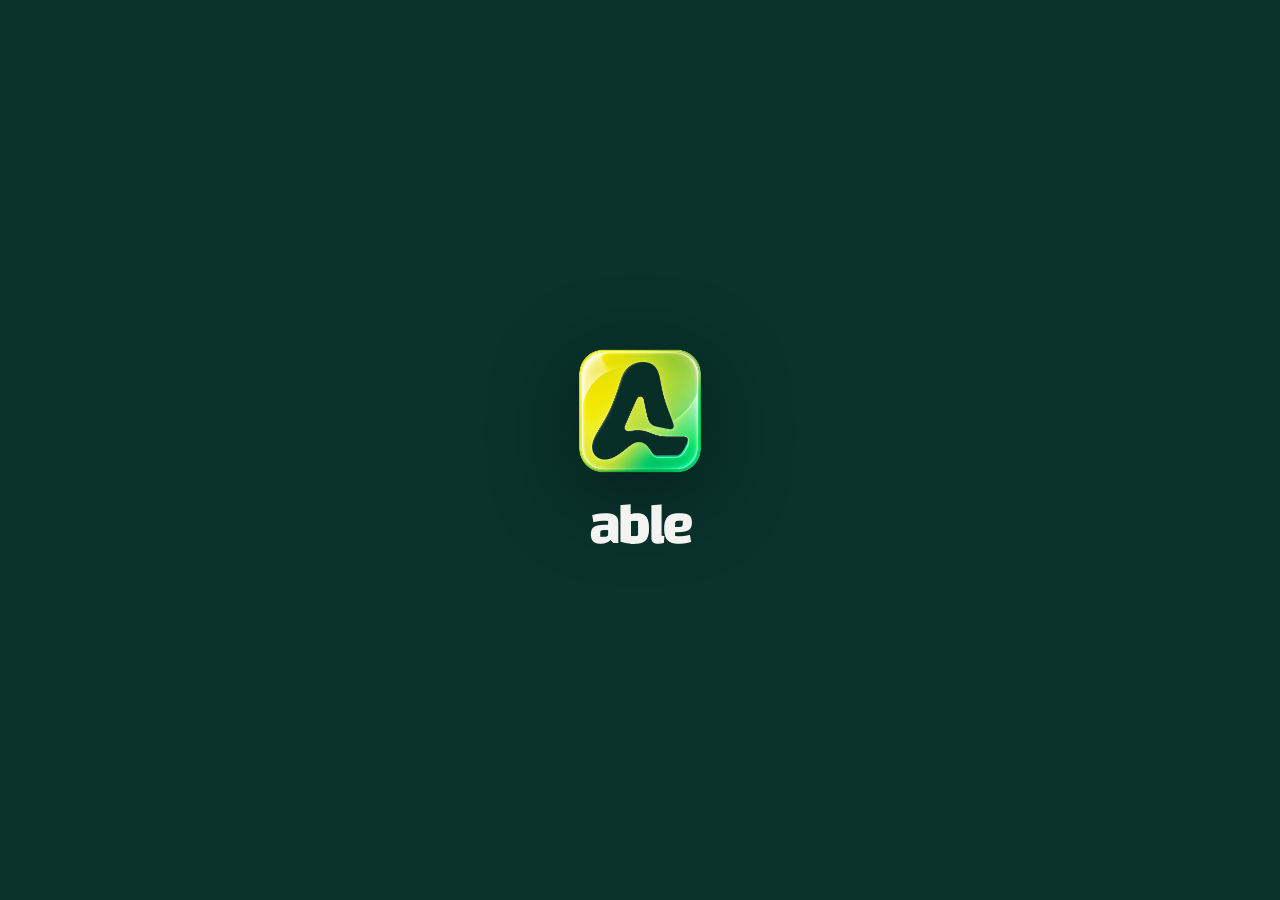
==== commit 4185ac7f: "redesign: Instellingen als menu met detail-panelen + opstartscherm - Instellingen is nu een menu (Aa" ====
--- a/static/able-visual/index.html
+++ b/static/able-visual/index.html
@@ -17,10 +17,15 @@
   <link rel="preconnect" href="https://fonts.googleapis.com">
   <link rel="preconnect" href="https://fonts.gstatic.com" crossorigin>
   <link href="https://fonts.googleapis.com/css2?family=Changa:wght@200..800&amp;family=Elms+Sans:ital,wght@0,100..900;1,100..900&amp;family=Geist:wght@100..900&amp;family=Poppins:ital,wght@0,100;0,200;0,300;0,400;0,500;0,600;0,700;0,800;0,900;1,100;1,200;1,300;1,400;1,500;1,600;1,700;1,800;1,900&amp;display=swap" rel="stylesheet">
-  <link rel="stylesheet" href="app.css?v=12">
+  <link rel="stylesheet" href="app.css?v=13">
 </head>
 <body>
   <a class="skip-link" href="#app-main">Ga naar inhoud</a>
+
+  <div class="splash" data-splash>
+    <img class="splash-icon" src="favicon-512.png?v=2" alt="" width="132" height="132">
+    <span class="splash-word">able</span>
+  </div>
 
   <div class="device-shell">
     <div class="theme-background forest-background" aria-hidden="true">
@@ -169,15 +174,27 @@
         </section>
 
         <section class="app-screen" id="screen-more" data-screen="more" aria-labelledby="more-title" hidden>
-          <div class="screen-header">
-            <h1 id="more-title">Instellingen</h1>
-          </div>
-
-          <section class="settings-group">
-            <h2>Aanpassen</h2>
-            <div class="settings-card">
-              <button class="setting-row list-appear" type="button" data-setting-theme><span class="setting-icon"><svg viewBox="0 0 24 24" aria-hidden="true"><path d="M12 3a9 9 0 1 0 9 9c0-1.1-.9-2-2-2h-1a2 2 0 0 1-1.7-3l.5-.9A2 2 0 0 0 15 3.2 9 9 0 0 0 12 3Z"/></svg></span><span><strong>Thema</strong><small data-theme-label>Able Forest</small></span><span class="setting-value">Wijzig</span></button>
-              <label class="setting-row list-appear"><span class="setting-icon"><svg viewBox="0 0 24 24" aria-hidden="true"><path d="M4 12h3l2-6 4 12 2-6h5"/></svg></span><span><strong>Ambient glow</strong></span><span class="switch"><input type="checkbox" checked data-ambient-toggle><i aria-hidden="true"></i></span></label>
+          <div data-settings-menu>
+            <div class="screen-header">
+              <h1 id="more-title">Instellingen</h1>
+            </div>
+            <div class="settings-card">
+              <button class="setting-row list-appear" type="button" data-settings-open="aanpassen"><span class="setting-icon"><svg viewBox="0 0 24 24" aria-hidden="true"><path d="M4 7h11M18 7h2M4 12h2M9 12h11M4 17h7M14 17h6"/><circle cx="16.5" cy="7" r="1.6"/><circle cx="7.5" cy="12" r="1.6"/><circle cx="12.5" cy="17" r="1.6"/></svg></span><span><strong>Aanpassen</strong><small>Thema, tekst, profiel</small></span><svg class="chevron" viewBox="0 0 24 24" aria-hidden="true"><path d="m9 18 6-6-6-6"/></svg></button>
+              <button class="setting-row list-appear" type="button" data-settings-open="taal"><span class="setting-icon"><svg viewBox="0 0 24 24" aria-hidden="true"><path d="M12 3a9 9 0 100 18 9 9 0 000-18M3 12h18M12 3c2.5 2.4 2.5 15.6 0 18M12 3c-2.5 2.4-2.5 15.6 0 18"/></svg></span><span><strong>Taal &amp; spraak</strong><small>Taal, stem, budget</small></span><svg class="chevron" viewBox="0 0 24 24" aria-hidden="true"><path d="m9 18 6-6-6-6"/></svg></button>
+              <button class="setting-row list-appear" type="button" data-settings-open="diensten"><span class="setting-icon"><svg viewBox="0 0 24 24" aria-hidden="true"><path d="M9 17H7A5 5 0 017 7h2M15 7h2a5 5 0 010 10h-2M8 12h8"/></svg></span><span><strong>Diensten</strong><small>Google, mail, OpenAI</small></span><svg class="chevron" viewBox="0 0 24 24" aria-hidden="true"><path d="m9 18 6-6-6-6"/></svg></button>
+              <button class="setting-row list-appear" type="button" data-settings-open="gebruikers" data-admin-only hidden><span class="setting-icon"><svg viewBox="0 0 24 24" aria-hidden="true"><circle cx="9" cy="8" r="3.2"/><path d="M3.5 20c1-3.6 4-5 5.5-5s4.5 1.4 5.5 5"/><path d="M16 5.4a3 3 0 010 5.9M16.5 20c-.2-2 .3-3.8 1.8-4.4"/></svg></span><span><strong>Gebruikers</strong><small>Personen beheren</small></span><svg class="chevron" viewBox="0 0 24 24" aria-hidden="true"><path d="m9 18 6-6-6-6"/></svg></button>
+              <button class="setting-row list-appear" type="button" data-settings-open="privacy"><span class="setting-icon"><svg viewBox="0 0 24 24" aria-hidden="true"><rect x="5" y="10" width="14" height="10" rx="2"/><path d="M8 10V7a4 4 0 0 1 8 0v3"/></svg></span><span><strong>Privacy</strong><small>Voorwaarden &amp; beleid</small></span><svg class="chevron" viewBox="0 0 24 24" aria-hidden="true"><path d="m9 18 6-6-6-6"/></svg></button>
+            </div>
+            <div class="settings-card" style="margin-top:14px">
+              <button class="setting-row list-appear logout-row" type="button" data-log-out><span class="setting-icon"><svg viewBox="0 0 24 24" aria-hidden="true"><path d="M10 4H5v16h5M14 8l4 4-4 4M8 12h10"/></svg></span><span><strong>Log uit</strong></span></button>
+            </div>
+          </div>
+
+          <div data-settings-panel="aanpassen" hidden>
+            <div class="detail-header"><button class="back-btn" type="button" data-settings-back aria-label="Terug"><svg viewBox="0 0 24 24" aria-hidden="true"><path d="m15 18-6-6 6-6"/></svg></button><h1>Aanpassen</h1></div>
+            <div class="settings-card">
+              <button class="setting-row" type="button" data-setting-theme><span class="setting-icon"><svg viewBox="0 0 24 24" aria-hidden="true"><path d="M12 3a9 9 0 1 0 9 9c0-1.1-.9-2-2-2h-1a2 2 0 0 1-1.7-3l.5-.9A2 2 0 0 0 15 3.2 9 9 0 0 0 12 3Z"/></svg></span><span><strong>Thema</strong><small data-theme-label>Able Forest</small></span><span class="setting-value">Wijzig</span></button>
+              <label class="setting-row"><span class="setting-icon"><svg viewBox="0 0 24 24" aria-hidden="true"><path d="M4 12h3l2-6 4 12 2-6h5"/></svg></span><span><strong>Ambient glow</strong></span><span class="switch"><input type="checkbox" checked data-ambient-toggle><i aria-hidden="true"></i></span></label>
               <div class="setting-stack">
                 <strong>Tekstgrootte</strong>
                 <div class="seg" data-text-seg>
@@ -201,10 +218,10 @@
                 </form>
               </div>
             </div>
-          </section>
-
-          <section class="settings-group">
-            <h2>Taal &amp; spraak</h2>
+          </div>
+
+          <div data-settings-panel="taal" hidden>
+            <div class="detail-header"><button class="back-btn" type="button" data-settings-back aria-label="Terug"><svg viewBox="0 0 24 24" aria-hidden="true"><path d="m15 18-6-6 6-6"/></svg></button><h1>Taal &amp; spraak</h1></div>
             <div class="settings-card">
               <div class="setting-stack">
                 <strong>Taal</strong>
@@ -226,19 +243,19 @@
                 <div class="vbudget-meta"><span data-budget-text>€0,00 / €3,00</span><span data-budget-remain></span></div>
               </div>
             </div>
-          </section>
-
-          <section class="settings-group">
-            <h2>Diensten</h2>
-            <div class="settings-card">
-              <button class="setting-row list-appear" type="button" data-connect-google hidden><span class="service-mark service-logo"><svg viewBox="0 0 48 48" width="26" height="26" aria-hidden="true"><path fill="#4285F4" d="M45.12 24.5c0-1.56-.14-3.06-.4-4.5H24v8.51h11.84c-.51 2.75-2.06 5.08-4.39 6.64v5.52h7.11c4.16-3.83 6.56-9.47 6.56-16.17z"/><path fill="#34A853" d="M24 46c5.94 0 10.92-1.97 14.56-5.33l-7.11-5.52c-1.97 1.32-4.49 2.1-7.45 2.1-5.73 0-10.58-3.87-12.31-9.07H4.34v5.7C7.96 41.07 15.4 46 24 46z"/><path fill="#FBBC05" d="M11.69 28.18C11.25 26.86 11 25.45 11 24s.25-2.86.69-4.18v-5.7H4.34C2.85 17.09 2 20.45 2 24s.85 6.91 2.34 9.88l7.35-5.7z"/><path fill="#EA4335" d="M24 10.75c3.23 0 6.13 1.11 8.41 3.29l6.31-6.31C34.91 4.18 29.93 2 24 2 15.4 2 7.96 6.93 4.34 14.12l7.35 5.7c1.73-5.2 6.58-9.07 12.31-9.07z"/></svg></span><span><strong>Koppel Google</strong><small>Voor mail en agenda</small></span><span class="setting-value">Koppelen</span></button>
+          </div>
+
+          <div data-settings-panel="diensten" hidden>
+            <div class="detail-header"><button class="back-btn" type="button" data-settings-back aria-label="Terug"><svg viewBox="0 0 24 24" aria-hidden="true"><path d="m15 18-6-6 6-6"/></svg></button><h1>Diensten</h1></div>
+            <div class="settings-card">
+              <button class="setting-row" type="button" data-connect-google hidden><span class="service-mark service-logo"><svg viewBox="0 0 48 48" width="26" height="26" aria-hidden="true"><path fill="#4285F4" d="M45.12 24.5c0-1.56-.14-3.06-.4-4.5H24v8.51h11.84c-.51 2.75-2.06 5.08-4.39 6.64v5.52h7.11c4.16-3.83 6.56-9.47 6.56-16.17z"/><path fill="#34A853" d="M24 46c5.94 0 10.92-1.97 14.56-5.33l-7.11-5.52c-1.97 1.32-4.49 2.1-7.45 2.1-5.73 0-10.58-3.87-12.31-9.07H4.34v5.7C7.96 41.07 15.4 46 24 46z"/><path fill="#FBBC05" d="M11.69 28.18C11.25 26.86 11 25.45 11 24s.25-2.86.69-4.18v-5.7H4.34C2.85 17.09 2 20.45 2 24s.85 6.91 2.34 9.88l7.35-5.7z"/><path fill="#EA4335" d="M24 10.75c3.23 0 6.13 1.11 8.41 3.29l6.31-6.31C34.91 4.18 29.93 2 24 2 15.4 2 7.96 6.93 4.34 14.12l7.35 5.7c1.73-5.2 6.58-9.07 12.31-9.07z"/></svg></span><span><strong>Koppel Google</strong><small>Voor mail en agenda</small></span><span class="setting-value">Koppelen</span></button>
               <div data-services-list></div>
             </div>
-          </section>
-
-          <section class="settings-group" data-admin-users hidden>
-            <h2>Gebruikers</h2>
-            <div class="settings-card">
+          </div>
+
+          <div data-settings-panel="gebruikers" hidden>
+            <div class="detail-header"><button class="back-btn" type="button" data-settings-back aria-label="Terug"><svg viewBox="0 0 24 24" aria-hidden="true"><path d="m15 18-6-6 6-6"/></svg></button><h1>Gebruikers</h1></div>
+            <div class="settings-card" data-admin-users>
               <div data-users-list></div>
               <form class="useradd" data-user-add>
                 <input type="text" name="name" placeholder="Naam (bijv. Papa)" autocomplete="off" required>
@@ -247,22 +264,16 @@
                 <button class="primary-button" type="submit"><span>Persoon toevoegen</span></button>
               </form>
             </div>
-          </section>
-
-          <section class="settings-group">
-            <h2>Privacy</h2>
-            <div class="settings-card">
-              <button class="setting-row list-appear" type="button" data-privacy="voorwaarden"><span class="setting-icon"><svg viewBox="0 0 24 24" aria-hidden="true"><path d="M7 3h7l4 4v14H7z"/><path d="M14 3v4h4M9.5 12h6M9.5 16h6"/></svg></span><span><strong>Algemene voorwaarden</strong></span><svg class="chevron" viewBox="0 0 24 24" aria-hidden="true"><path d="m9 18 6-6-6-6"/></svg></button>
-              <button class="setting-row list-appear" type="button" data-privacy="privacy"><span class="setting-icon"><svg viewBox="0 0 24 24" aria-hidden="true"><rect x="5" y="10" width="14" height="10" rx="2"/><path d="M8 10V7a4 4 0 0 1 8 0v3"/></svg></span><span><strong>Privacybeleid</strong></span><svg class="chevron" viewBox="0 0 24 24" aria-hidden="true"><path d="m9 18 6-6-6-6"/></svg></button>
-              <button class="setting-row list-appear" type="button" data-privacy="gegevens"><span class="setting-icon"><svg viewBox="0 0 24 24" aria-hidden="true"><ellipse cx="12" cy="6" rx="7" ry="3"/><path d="M5 6v12c0 1.7 3.1 3 7 3s7-1.3 7-3V6M5 12c0 1.7 3.1 3 7 3s7-1.3 7-3"/></svg></span><span><strong>Gegevens &amp; beveiliging</strong></span><svg class="chevron" viewBox="0 0 24 24" aria-hidden="true"><path d="m9 18 6-6-6-6"/></svg></button>
-            </div>
-          </section>
-
-          <section class="settings-group">
-            <div class="settings-card">
-              <button class="setting-row list-appear logout-row" type="button" data-log-out><span class="setting-icon"><svg viewBox="0 0 24 24" aria-hidden="true"><path d="M10 4H5v16h5M14 8l4 4-4 4M8 12h10"/></svg></span><span><strong>Log uit</strong></span></button>
-            </div>
-          </section>
+          </div>
+
+          <div data-settings-panel="privacy" hidden>
+            <div class="detail-header"><button class="back-btn" type="button" data-settings-back aria-label="Terug"><svg viewBox="0 0 24 24" aria-hidden="true"><path d="m15 18-6-6 6-6"/></svg></button><h1>Privacy</h1></div>
+            <div class="settings-card">
+              <button class="setting-row" type="button" data-privacy="voorwaarden"><span class="setting-icon"><svg viewBox="0 0 24 24" aria-hidden="true"><path d="M7 3h7l4 4v14H7z"/><path d="M14 3v4h4M9.5 12h6M9.5 16h6"/></svg></span><span><strong>Algemene voorwaarden</strong></span><svg class="chevron" viewBox="0 0 24 24" aria-hidden="true"><path d="m9 18 6-6-6-6"/></svg></button>
+              <button class="setting-row" type="button" data-privacy="privacy"><span class="setting-icon"><svg viewBox="0 0 24 24" aria-hidden="true"><rect x="5" y="10" width="14" height="10" rx="2"/><path d="M8 10V7a4 4 0 0 1 8 0v3"/></svg></span><span><strong>Privacybeleid</strong></span><svg class="chevron" viewBox="0 0 24 24" aria-hidden="true"><path d="m9 18 6-6-6-6"/></svg></button>
+              <button class="setting-row" type="button" data-privacy="gegevens"><span class="setting-icon"><svg viewBox="0 0 24 24" aria-hidden="true"><ellipse cx="12" cy="6" rx="7" ry="3"/><path d="M5 6v12c0 1.7 3.1 3 7 3s7-1.3 7-3V6M5 12c0 1.7 3.1 3 7 3s7-1.3 7-3"/></svg></span><span><strong>Gegevens &amp; beveiliging</strong></span><svg class="chevron" viewBox="0 0 24 24" aria-hidden="true"><path d="m9 18 6-6-6-6"/></svg></button>
+            </div>
+          </div>
         </section>
       </main>
 
@@ -309,6 +320,6 @@
   </div>
 
   <div class="toast" role="status" aria-live="polite" data-toast hidden><span data-toast-text></span><button type="button" data-toast-action hidden>Ongedaan maken</button></div>
-  <script src="app.js?v=12"></script>
+  <script src="app.js?v=13"></script>
 </body>
 </html>
--- a/static/able-visual/app.css
+++ b/static/able-visual/app.css
@@ -566,3 +566,20 @@
 /* --- Profiel-icoon: alleen bovenaan zichtbaar, fadet weg bij scrollen --- */
 .topbar-avatar { transition: opacity .2s ease, transform .2s ease; }
 .topbar-avatar.scrolled { opacity: 0; transform: translateY(-8px); pointer-events: none; }
+
+/* --- Opstartscherm (splash) --- */
+.splash { position: fixed; inset: 0; z-index: 2000; display: flex; flex-direction: column;
+  align-items: center; justify-content: center; gap: 20px; background: #09332C;
+  transition: opacity .5s ease; }
+.splash.gone { opacity: 0; pointer-events: none; }
+.splash-icon { width: 132px; height: 132px; filter: drop-shadow(0 20px 44px rgba(0,0,0,.42));
+  animation: splash-pop .6s var(--ease) both; }
+.splash-word { font-family: "Changa", var(--font-display); font-size: 58px; font-weight: 700;
+  line-height: 1; letter-spacing: -.06em; color: #F3F3F2; animation: splash-pop .6s var(--ease) .08s both; }
+@keyframes splash-pop { from { opacity: 0; transform: scale(.92) translateY(10px); } to { opacity: 1; transform: none; } }
+
+/* --- Instellingen: detail-panelen met terug-knop --- */
+.detail-header { display: flex; align-items: center; gap: 12px; margin-bottom: 22px; }
+.detail-header h1 { margin: 0; font-size: clamp(30px, 8vw, 40px); font-weight: 650; letter-spacing: -.045em; line-height: 1; font-family: var(--font-display); }
+.back-btn { display: grid; place-items: center; width: 44px; height: 44px; min-width: 44px; flex: none; border: 1px solid var(--line); border-radius: 50%; background: var(--surface); box-shadow: var(--shadow-card); color: var(--text); }
+[data-settings-panel] { animation: screen-crossfade .26s var(--ease) both; }
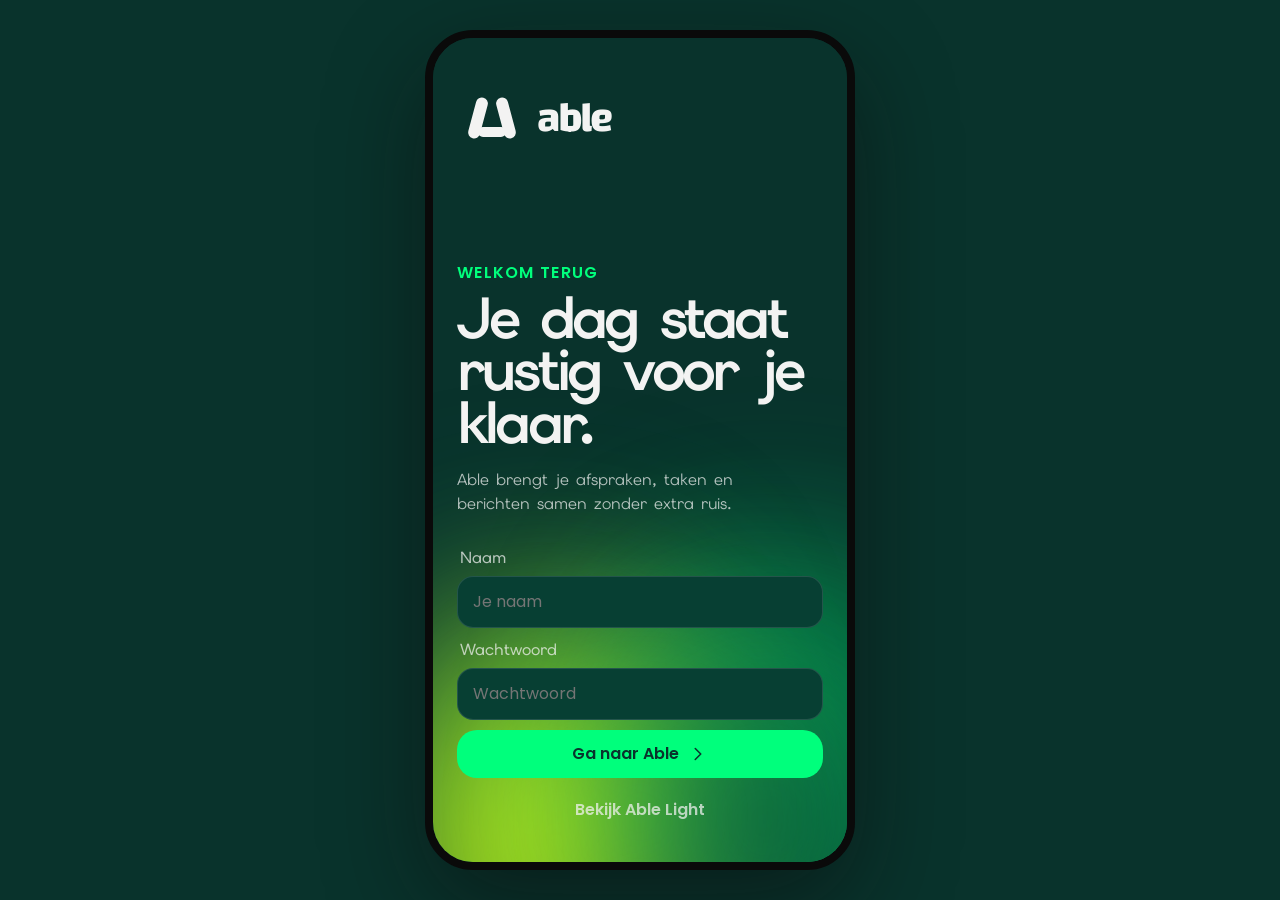
==== commit 938dc470: "redesign: foto-cropper, kleinere navbar, profiel-icoon scrollt mee - profielfoto bijsnijden: gekozen" ====
--- a/static/able-visual/index.html
+++ b/static/able-visual/index.html
@@ -17,7 +17,7 @@
   <link rel="preconnect" href="https://fonts.googleapis.com">
   <link rel="preconnect" href="https://fonts.gstatic.com" crossorigin>
   <link href="https://fonts.googleapis.com/css2?family=Changa:wght@200..800&amp;family=Elms+Sans:ital,wght@0,100..900;1,100..900&amp;family=Geist:wght@100..900&amp;family=Poppins:ital,wght@0,100;0,200;0,300;0,400;0,500;0,600;0,700;0,800;0,900;1,100;1,200;1,300;1,400;1,500;1,600;1,700;1,800;1,900&amp;display=swap" rel="stylesheet">
-  <link rel="stylesheet" href="app.css?v=13">
+  <link rel="stylesheet" href="app.css?v=14">
 </head>
 <body>
   <a class="skip-link" href="#app-main">Ga naar inhoud</a>
@@ -319,7 +319,20 @@
     </form>
   </div>
 
+  <div class="crop-overlay" data-crop-overlay hidden>
+    <div class="crop-panel">
+      <h2>Profielfoto bijsnijden</h2>
+      <p class="crop-hint">Sleep om te verschuiven, gebruik de schuif om in te zoomen.</p>
+      <div class="crop-stage" data-crop-stage><img data-crop-img alt=""><div class="crop-mask" aria-hidden="true"></div></div>
+      <label class="crop-zoomrow"><svg viewBox="0 0 24 24" aria-hidden="true" width="20" height="20"><circle cx="11" cy="11" r="7"/><path d="M21 21l-4.3-4.3M11 8v6M8 11h6"/></svg><input class="crop-zoom" type="range" min="1" max="3" step="0.01" value="1" data-crop-zoom aria-label="Inzoomen"></label>
+      <div class="crop-actions">
+        <button class="quiet-button" type="button" data-crop-cancel>Annuleren</button>
+        <button class="primary-button" type="button" data-crop-apply><span>Toepassen</span></button>
+      </div>
+    </div>
+  </div>
+
   <div class="toast" role="status" aria-live="polite" data-toast hidden><span data-toast-text></span><button type="button" data-toast-action hidden>Ongedaan maken</button></div>
-  <script src="app.js?v=13"></script>
+  <script src="app.js?v=14"></script>
 </body>
 </html>
--- a/static/able-visual/app.css
+++ b/static/able-visual/app.css
@@ -331,13 +331,14 @@
 .switch input:checked + i::after { background: var(--primary-ink); transform: translateX(20px); }
 .switch input:focus-visible + i { outline: 3px solid var(--highlight); outline-offset: 3px; }
 
-.bottom-navigation { position: absolute; z-index: 50; left: 14px; right: 14px; bottom: max(10px, env(safe-area-inset-bottom)); display: grid; grid-template-columns: repeat(5, 1fr); min-height: 72px; padding: 7px; border: 1px solid var(--line); border-radius: var(--radius-xl); background: var(--glass); box-shadow: var(--shadow-float); backdrop-filter: blur(20px); -webkit-backdrop-filter: blur(20px); }
-.nav-slider { position: absolute; z-index: 0; top: 7px; bottom: 7px; left: 7px; width: calc((100% - 14px) / 5); border-radius: calc(var(--radius-xl) - 7px); background: var(--surface-raised); box-shadow: var(--shadow-card); transform: translateX(calc(var(--nav-index) * 100%)); transition: transform .34s var(--ease), background .25s; }
-.nav-button { position: relative; z-index: 1; display: grid; place-items: center; min-width: 0; min-height: 58px; padding: 0; border: 0; border-radius: calc(var(--radius-xl) - 7px); background: transparent; color: var(--text-faint); }
+.bottom-navigation { position: absolute; z-index: 50; left: 16px; right: 16px; bottom: max(8px, env(safe-area-inset-bottom)); display: grid; grid-template-columns: repeat(5, 1fr); min-height: 56px; padding: 5px; border: 1px solid var(--line); border-radius: var(--radius-l); background: var(--glass); box-shadow: var(--shadow-float); backdrop-filter: blur(20px); -webkit-backdrop-filter: blur(20px); }
+.nav-slider { position: absolute; z-index: 0; top: 5px; bottom: 5px; left: 5px; width: calc((100% - 10px) / 5); border-radius: calc(var(--radius-l) - 5px); background: var(--surface-raised); box-shadow: var(--shadow-card); transform: translateX(calc(var(--nav-index) * 100%)); transition: transform .34s var(--ease), background .25s; }
+.nav-button { position: relative; z-index: 1; display: grid; place-items: center; min-width: 0; min-height: 46px; padding: 0; border: 0; border-radius: calc(var(--radius-l) - 5px); background: transparent; color: var(--text-faint); }
+.nav-button svg { width: 21px; height: 21px; }
 .nav-button > svg { width: 29px; height: 29px; stroke-width: 1.8; }
 .nav-button.is-selected { color: var(--primary); }
 .voice-nav-button { position: relative; }
-.voice-nav-core { display: grid; place-items: center; width: 54px; height: 54px; margin: 0; border-radius: 50%; background: var(--voice-button); color: var(--voice-icon); box-shadow: var(--shadow-card); transition: transform .2s var(--ease), box-shadow .2s; }
+.voice-nav-core { display: grid; place-items: center; width: 44px; height: 44px; margin: 0; border-radius: 50%; background: var(--voice-button); color: var(--voice-icon); box-shadow: var(--shadow-card); transition: transform .2s var(--ease), box-shadow .2s; }
 .voice-nav-button.is-selected .voice-nav-core { box-shadow: 0 0 0 3px var(--canvas), 0 0 0 5px var(--primary), var(--shadow-float); }
 .voice-theme-logo { grid-area: 1 / 1; width: 48px; height: 48px; object-fit: contain; pointer-events: none; }
 .voice-theme-logo-dark { display: none; }
@@ -563,9 +564,8 @@
 .voice-header .icon-button { background: transparent; border: 0; box-shadow: none; color: rgba(10,10,10,.5); }
 .voice-header .icon-button:active { transform: scale(.9); }
 
-/* --- Profiel-icoon: alleen bovenaan zichtbaar, fadet weg bij scrollen --- */
-.topbar-avatar { transition: opacity .2s ease, transform .2s ease; }
-.topbar-avatar.scrolled { opacity: 0; transform: translateY(-8px); pointer-events: none; }
+/* --- Profiel-icoon: scrollt mee met de inhoud (uit beeld bovenaan) --- */
+.topbar-avatar { will-change: transform; }
 
 /* --- Opstartscherm (splash) --- */
 .splash { position: fixed; inset: 0; z-index: 2000; display: flex; flex-direction: column;
@@ -583,3 +583,25 @@
 .detail-header h1 { margin: 0; font-size: clamp(30px, 8vw, 40px); font-weight: 650; letter-spacing: -.045em; line-height: 1; font-family: var(--font-display); }
 .back-btn { display: grid; place-items: center; width: 44px; height: 44px; min-width: 44px; flex: none; border: 1px solid var(--line); border-radius: 50%; background: var(--surface); box-shadow: var(--shadow-card); color: var(--text); }
 [data-settings-panel] { animation: screen-crossfade .26s var(--ease) both; }
+
+/* --- Profielfoto bijsnijden (zoom + pan) --- */
+.crop-overlay { position: fixed; inset: 0; z-index: 1500; display: flex; align-items: center;
+  justify-content: center; padding: 24px; background: color-mix(in srgb, #09332C 72%, transparent);
+  backdrop-filter: blur(12px); -webkit-backdrop-filter: blur(12px); }
+.crop-panel { width: 100%; max-width: 360px; display: flex; flex-direction: column; gap: 15px;
+  padding: 22px; border-radius: var(--radius-l); background: var(--surface); border: 1px solid var(--line);
+  box-shadow: var(--shadow-float); }
+.crop-panel h2 { margin: 0; font-size: 21px; }
+.crop-hint { margin: -6px 0 0; font-size: 14px; color: var(--text-soft); }
+.crop-stage { position: relative; width: 100%; aspect-ratio: 1; overflow: hidden; border-radius: 18px;
+  background: #06231e; touch-action: none; cursor: grab; }
+.crop-stage:active { cursor: grabbing; }
+.crop-stage img { position: absolute; top: 0; left: 0; transform-origin: 0 0; -webkit-user-drag: none;
+  user-select: none; pointer-events: none; max-width: none; }
+.crop-mask { position: absolute; inset: 0; pointer-events: none; }
+.crop-mask::before { content: ""; position: absolute; inset: 7%; border-radius: 50%;
+  box-shadow: 0 0 0 2000px color-mix(in srgb, #06231e 55%, transparent); border: 2px solid rgba(255,255,255,.55); }
+.crop-zoomrow { display: flex; align-items: center; gap: 12px; color: var(--text-soft); }
+.crop-zoom { flex: 1; accent-color: var(--primary); }
+.crop-actions { display: flex; gap: 10px; }
+.crop-actions button { flex: 1; }
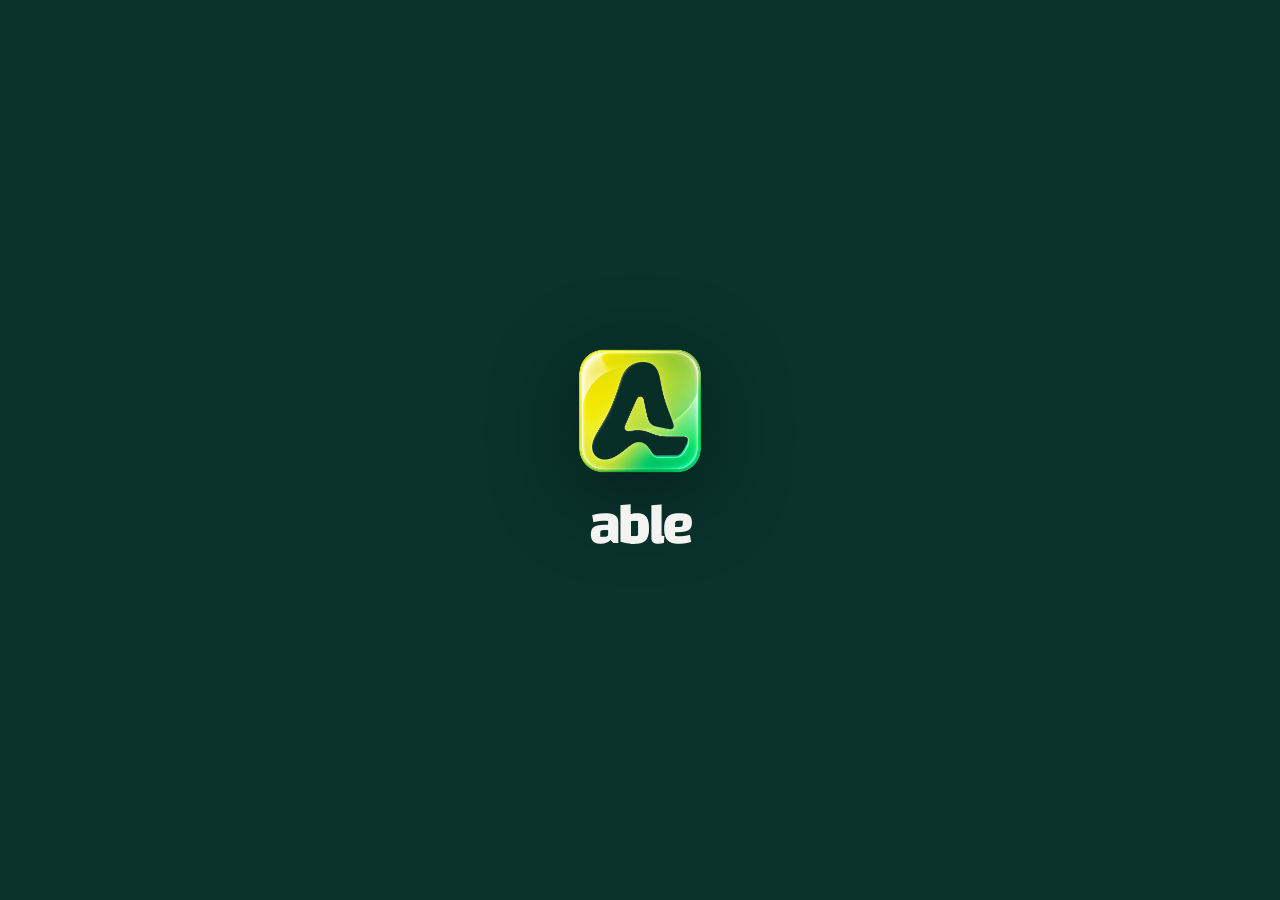
==== commit 415f2e47: "redesign: profiel naar eigen paneel (via icoon), form fit, refresh-vinkje weg - foto + naam verplaat" ====
--- a/static/able-visual/index.html
+++ b/static/able-visual/index.html
@@ -17,7 +17,7 @@
   <link rel="preconnect" href="https://fonts.googleapis.com">
   <link rel="preconnect" href="https://fonts.gstatic.com" crossorigin>
   <link href="https://fonts.googleapis.com/css2?family=Changa:wght@200..800&amp;family=Elms+Sans:ital,wght@0,100..900;1,100..900&amp;family=Geist:wght@100..900&amp;family=Poppins:ital,wght@0,100;0,200;0,300;0,400;0,500;0,600;0,700;0,800;0,900;1,100;1,200;1,300;1,400;1,500;1,600;1,700;1,800;1,900&amp;display=swap" rel="stylesheet">
-  <link rel="stylesheet" href="app.css?v=14">
+  <link rel="stylesheet" href="app.css?v=17">
 </head>
 <body>
   <a class="skip-link" href="#app-main">Ga naar inhoud</a>
@@ -179,7 +179,7 @@
               <h1 id="more-title">Instellingen</h1>
             </div>
             <div class="settings-card">
-              <button class="setting-row list-appear" type="button" data-settings-open="aanpassen"><span class="setting-icon"><svg viewBox="0 0 24 24" aria-hidden="true"><path d="M4 7h11M18 7h2M4 12h2M9 12h11M4 17h7M14 17h6"/><circle cx="16.5" cy="7" r="1.6"/><circle cx="7.5" cy="12" r="1.6"/><circle cx="12.5" cy="17" r="1.6"/></svg></span><span><strong>Aanpassen</strong><small>Thema, tekst, profiel</small></span><svg class="chevron" viewBox="0 0 24 24" aria-hidden="true"><path d="m9 18 6-6-6-6"/></svg></button>
+              <button class="setting-row list-appear" type="button" data-settings-open="aanpassen"><span class="setting-icon"><svg viewBox="0 0 24 24" aria-hidden="true"><path d="M4 7h11M18 7h2M4 12h2M9 12h11M4 17h7M14 17h6"/><circle cx="16.5" cy="7" r="1.6"/><circle cx="7.5" cy="12" r="1.6"/><circle cx="12.5" cy="17" r="1.6"/></svg></span><span><strong>Aanpassen</strong><small>Thema, glow, tekstgrootte</small></span><svg class="chevron" viewBox="0 0 24 24" aria-hidden="true"><path d="m9 18 6-6-6-6"/></svg></button>
               <button class="setting-row list-appear" type="button" data-settings-open="taal"><span class="setting-icon"><svg viewBox="0 0 24 24" aria-hidden="true"><path d="M12 3a9 9 0 100 18 9 9 0 000-18M3 12h18M12 3c2.5 2.4 2.5 15.6 0 18M12 3c-2.5 2.4-2.5 15.6 0 18"/></svg></span><span><strong>Taal &amp; spraak</strong><small>Taal, stem, budget</small></span><svg class="chevron" viewBox="0 0 24 24" aria-hidden="true"><path d="m9 18 6-6-6-6"/></svg></button>
               <button class="setting-row list-appear" type="button" data-settings-open="diensten"><span class="setting-icon"><svg viewBox="0 0 24 24" aria-hidden="true"><path d="M9 17H7A5 5 0 017 7h2M15 7h2a5 5 0 010 10h-2M8 12h8"/></svg></span><span><strong>Diensten</strong><small>Google, mail, OpenAI</small></span><svg class="chevron" viewBox="0 0 24 24" aria-hidden="true"><path d="m9 18 6-6-6-6"/></svg></button>
               <button class="setting-row list-appear" type="button" data-settings-open="gebruikers" data-admin-only hidden><span class="setting-icon"><svg viewBox="0 0 24 24" aria-hidden="true"><circle cx="9" cy="8" r="3.2"/><path d="M3.5 20c1-3.6 4-5 5.5-5s4.5 1.4 5.5 5"/><path d="M16 5.4a3 3 0 010 5.9M16.5 20c-.2-2 .3-3.8 1.8-4.4"/></svg></span><span><strong>Gebruikers</strong><small>Personen beheren</small></span><svg class="chevron" viewBox="0 0 24 24" aria-hidden="true"><path d="m9 18 6-6-6-6"/></svg></button>
@@ -203,6 +203,12 @@
                   <button type="button" data-text-size="xl">Extra</button>
                 </div>
               </div>
+            </div>
+          </div>
+
+          <div data-settings-panel="profiel" hidden>
+            <div class="detail-header"><button class="back-btn" type="button" data-settings-back aria-label="Terug"><svg viewBox="0 0 24 24" aria-hidden="true"><path d="m15 18-6-6 6-6"/></svg></button><h1>Profiel</h1></div>
+            <div class="settings-card">
               <div class="profile-edit">
                 <div class="profile-top">
                   <button class="profile-pic" type="button" data-avatar-pick aria-label="Kies profielfoto"><img data-av-img alt="" hidden><span data-av-initial>?</span></button>
@@ -213,8 +219,9 @@
                   <input type="file" accept="image/*" data-avatar-file hidden>
                 </div>
                 <form class="profile-name" data-profile-name-form>
+                  <label class="profile-name-label">Naam</label>
                   <input type="text" data-profile-name placeholder="Je naam" maxlength="40" autocomplete="off" required>
-                  <button class="primary-button" type="submit"><span>Opslaan</span></button>
+                  <button class="primary-button" type="submit"><span>Naam opslaan</span></button>
                 </form>
               </div>
             </div>
@@ -333,6 +340,6 @@
   </div>
 
   <div class="toast" role="status" aria-live="polite" data-toast hidden><span data-toast-text></span><button type="button" data-toast-action hidden>Ongedaan maken</button></div>
-  <script src="app.js?v=14"></script>
+  <script src="app.js?v=17"></script>
 </body>
 </html>
--- a/static/able-visual/app.css
+++ b/static/able-visual/app.css
@@ -66,8 +66,8 @@
 }
 
 * { box-sizing: border-box; }
-html { min-width: 320px; min-height: 100%; background: var(--canvas-deep); }
-body { min-width: 320px; min-height: 100dvh; margin: 0; overflow-x: hidden; overscroll-behavior-y: contain; overscroll-behavior-x: none; background: var(--canvas-deep); color: var(--text); font-family: var(--font-body); font-size: 16px; line-height: 1.5; -webkit-font-smoothing: antialiased; }
+html { min-width: 320px; height: 100%; background: var(--app-background); }
+body { min-width: 320px; height: 100%; margin: 0; overflow-x: hidden; overscroll-behavior-y: contain; overscroll-behavior-x: none; background: var(--app-background); color: var(--text); font-family: var(--font-body); font-size: 16px; line-height: 1.5; -webkit-font-smoothing: antialiased; }
 button, input { font: inherit; }
 button, input, .kicker, .status-pill, .active-label, .setting-value, .sheet-meta { font-family: var(--font-ui); }
 h1, h2, .voice-state-label, .chat-overlay header strong { font-family: var(--font-display); font-optical-sizing: auto; }
@@ -84,7 +84,7 @@
 .skip-link { position: fixed; z-index: 1000; top: 10px; left: 10px; padding: 10px 14px; border-radius: 12px; background: var(--highlight); color: #09332C; transform: translateY(-160%); transition: transform .2s; }
 .skip-link:focus { transform: translateY(0); }
 
-.device-shell { position: relative; isolation: isolate; width: min(100%, 430px); height: 100dvh; margin: auto; overflow: hidden; background: var(--app-background); background-size: cover; background-position: center; transition: background .45s var(--ease), color .3s var(--ease); }
+.device-shell { position: relative; isolation: isolate; width: min(100%, 430px); height: 100%; margin: auto; overflow: hidden; background: var(--app-background); background-size: cover; background-position: center; transition: background .45s var(--ease), color .3s var(--ease); }
 .theme-background { position: absolute; z-index: 0; inset: 0; overflow: hidden; pointer-events: none; }
 .forest-background { display: block; background: #09332C; }
 :root[data-theme="light"] .forest-background { display: none; }
@@ -143,7 +143,7 @@
 
 .app-view { position: relative; z-index: 1; width: 100%; height: 100%; overflow: hidden; background: transparent; --pull-distance: 0px; }
 .icon-button, .round-action, .secondary-circle { display: grid; place-items: center; width: 44px; min-width: 44px; height: 44px; padding: 0; border: 1px solid var(--line); border-radius: var(--radius-m); background: var(--surface); box-shadow: var(--shadow-card); }
-.app-main { position: relative; z-index: 1; width: 100%; height: 100%; overflow-x: hidden; overflow-y: auto; padding: calc(30px + env(safe-area-inset-top)) 20px calc(112px + env(safe-area-inset-bottom)); overscroll-behavior-y: contain; scrollbar-width: none; }
+.app-main { position: relative; z-index: 1; width: 100%; height: 100%; overflow-x: hidden; overflow-y: auto; padding: calc(30px + env(safe-area-inset-top)) max(20px, env(safe-area-inset-right)) calc(96px + env(safe-area-inset-bottom)) max(20px, env(safe-area-inset-left)); overscroll-behavior-y: contain; scrollbar-width: none; }
 .app-main::-webkit-scrollbar { display: none; }
 .app-screen { animation: screen-crossfade .28s var(--ease) both; }
 .app-screen.is-leaving { animation: screen-fade-out .14s ease-in both; }
@@ -543,10 +543,11 @@
 .profile-actions button { background: none; border: 0; padding: 0; text-align: left; font-family: var(--font-ui);
   font-size: 15px; font-weight: 600; color: var(--primary); cursor: pointer; }
 .profile-actions button.remove { color: var(--text-soft); }
-.profile-name { display: flex; gap: 9px; }
-.profile-name input { flex: 1; min-height: 48px; padding: 12px 14px; border: 1px solid var(--line);
+.profile-name { display: flex; flex-direction: column; gap: 9px; }
+.profile-name-label { margin-left: 2px; font-size: 14px; font-weight: 600; color: var(--text-soft); }
+.profile-name input { width: 100%; min-width: 0; min-height: 48px; padding: 12px 14px; border: 1px solid var(--line);
   border-radius: 14px; background: var(--surface); color: var(--text); font-size: 16px; }
-.profile-name button { min-height: 48px; padding: 0 18px; width: auto; }
+.profile-name button { width: 100%; min-height: 48px; }
 
 /* --- Instellingen v2: rode uitlog-rij, Google-icoon, voorwaarden-sheet --- */
 .logout-row .setting-icon { color: #F5674A; background: color-mix(in srgb, #F5674A 16%, transparent); }
@@ -605,3 +606,6 @@
 .crop-zoom { flex: 1; accent-color: var(--primary); }
 .crop-actions { display: flex; gap: 10px; }
 .crop-actions button { flex: 1; }
+
+/* Refresh: geen bevestigingsvinkje tonen */
+.resolve-mark { display: none !important; }
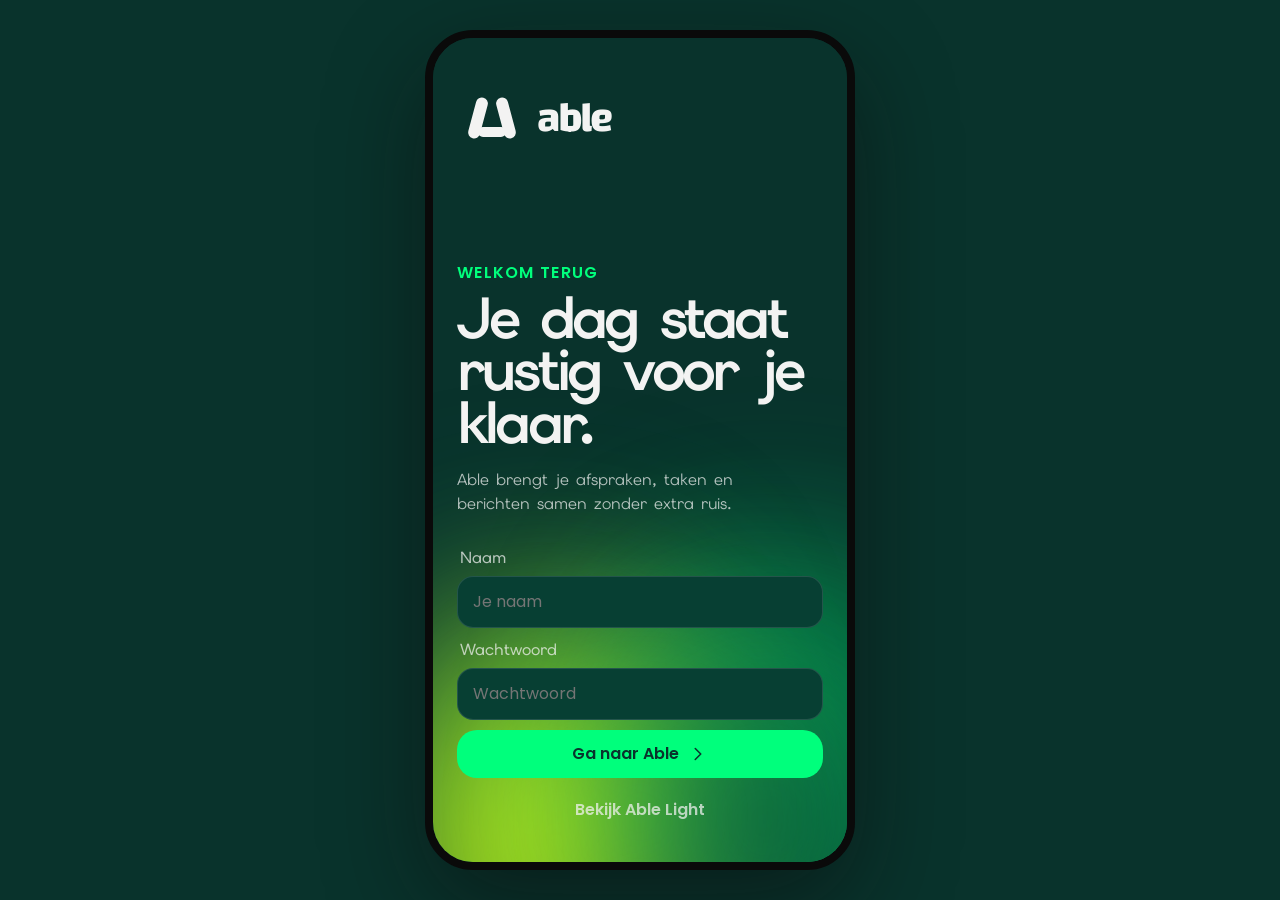
==== commit bcefb866: "redesign: app-UI meertalig (nl/en) — schakelt mee met de taalkeuze - i18n-systeem: STR-woordenboek +" ====
--- a/static/able-visual/index.html
+++ b/static/able-visual/index.html
@@ -17,7 +17,7 @@
   <link rel="preconnect" href="https://fonts.googleapis.com">
   <link rel="preconnect" href="https://fonts.gstatic.com" crossorigin>
   <link href="https://fonts.googleapis.com/css2?family=Changa:wght@200..800&amp;family=Elms+Sans:ital,wght@0,100..900;1,100..900&amp;family=Geist:wght@100..900&amp;family=Poppins:ital,wght@0,100;0,200;0,300;0,400;0,500;0,600;0,700;0,800;0,900;1,100;1,200;1,300;1,400;1,500;1,600;1,700;1,800;1,900&amp;display=swap" rel="stylesheet">
-  <link rel="stylesheet" href="app.css?v=17">
+  <link rel="stylesheet" href="app.css?v=21">
 </head>
 <body>
   <a class="skip-link" href="#app-main">Ga naar inhoud</a>
@@ -41,14 +41,14 @@
         <span class="wordmark">able</span>
       </div>
       <div class="login-copy">
-        <p class="kicker">Welkom terug</p>
-        <h1 id="login-title">Je dag staat rustig voor je klaar.</h1>
-        <p>Able brengt je afspraken, taken en berichten samen zonder extra ruis.</p>
+        <p class="kicker" data-i18n="login_kicker">Welkom terug</p>
+        <h1 id="login-title" data-i18n="login_title">Je dag staat rustig voor je klaar.</h1>
+        <p data-i18n="login_sub">Able brengt je afspraken, taken en berichten samen zonder extra ruis.</p>
       </div>
       <form class="login-form" data-login-form>
-        <label><span>Naam</span><input type="text" value="" autocomplete="username" placeholder="Je naam" required></label>
-        <label><span>Wachtwoord</span><input type="password" value="" autocomplete="current-password" placeholder="Wachtwoord" required></label>
-        <button class="primary-button" type="submit"><span>Ga naar Able</span><svg viewBox="0 0 24 24" aria-hidden="true"><path d="m9 18 6-6-6-6"/></svg></button>
+        <label><span data-i18n="login_name">Naam</span><input type="text" value="" autocomplete="username" placeholder="Je naam" data-i18n-ph="login_name_ph" required></label>
+        <label><span data-i18n="login_pw">Wachtwoord</span><input type="password" value="" autocomplete="current-password" placeholder="Wachtwoord" data-i18n-ph="login_pw_ph" required></label>
+        <button class="primary-button" type="submit"><span data-i18n="login_go">Ga naar Able</span><svg viewBox="0 0 24 24" aria-hidden="true"><path d="m9 18 6-6-6-6"/></svg></button>
       </form>
       <button class="quiet-button login-theme-button" type="button" data-theme-toggle>Bekijk Able Light</button>
     </section>
@@ -73,20 +73,20 @@
           </div>
 
           <button class="hero-card press-card" type="button" data-open-event>
-            <div class="hero-card-top"><span>Als eerste</span><span data-hero-rel>over 2 uur</span></div>
+            <div class="hero-card-top"><span data-i18n="home_first">Als eerste</span><span data-hero-rel>over 2 uur</span></div>
             <div class="hero-time" data-hero-time>14:00</div>
             <div class="hero-event"><strong data-hero-title>Afspraak met Arno</strong><small data-hero-sub>45 min · Kantoor</small></div>
             <svg viewBox="0 0 24 24" aria-hidden="true"><path d="m9 18 6-6-6-6"/></svg>
           </button>
 
           <div class="metric-grid">
-            <button class="metric-card press-card" type="button" data-nav-target="planning"><strong data-count-appointments>6</strong><span>Afspraken</span></button>
-            <button class="metric-card press-card" type="button" data-show-tasks><strong data-task-count>1</strong><span>Taken</span></button>
-            <button class="metric-card press-card" type="button" data-nav-target="mail"><strong data-count-waiting>4</strong><span>Wachten</span></button>
+            <button class="metric-card press-card" type="button" data-nav-target="planning"><strong data-count-appointments>6</strong><span data-i18n="home_appts">Afspraken</span></button>
+            <button class="metric-card press-card" type="button" data-show-tasks><strong data-task-count>1</strong><span data-i18n="home_tasks">Taken</span></button>
+            <button class="metric-card press-card" type="button" data-nav-target="mail"><strong data-count-waiting>4</strong><span data-i18n="home_waiting">Wachten</span></button>
           </div>
 
           <section class="content-section">
-            <div class="section-title section-heading-surface"><h2>Able stelt voor</h2><span class="status-pill">60 min vrij</span></div>
+            <div class="section-title section-heading-surface"><h2 data-i18n="home_suggest">Able stelt voor</h2><span class="status-pill">60 min vrij</span></div>
             <article class="suggestion-card hover-card">
               <div class="suggestion-rule" aria-hidden="true"></div>
               <div><strong>Bescherm je open uur.</strong><p>Werk om 15:00 rustig aan het voorstel.</p><button class="small-button" type="button" data-protect-focus>Bescherm 15:00</button></div>
@@ -94,7 +94,7 @@
           </section>
 
           <section class="content-section">
-            <button class="section-title section-heading-surface section-heading-button press-card" type="button" data-open-chat><h2>Recente chats</h2><svg viewBox="0 0 24 24" aria-hidden="true"><path d="m9 18 6-6-6-6"/></svg></button>
+            <button class="section-title section-heading-surface section-heading-button press-card" type="button" data-open-chat><h2 data-i18n="home_recent">Recente chats</h2><svg viewBox="0 0 24 24" aria-hidden="true"><path d="m9 18 6-6-6-6"/></svg></button>
             <div class="list-card home-recent-list">
               <button class="list-row press-card" type="button" data-open-chat><span class="list-icon"><svg viewBox="0 0 24 24" aria-hidden="true"><path d="M4 5h16v12H8l-4 3V5Z"/><path d="M8 9h8M8 13h5"/></svg></span><span><strong data-recent-title>Planning voor een rustige week</strong><small data-recent-sub>Gisteren · 8 berichten</small></span><svg class="chevron" viewBox="0 0 24 24" aria-hidden="true"><path d="m9 18 6-6-6-6"/></svg></button>
               <button class="list-row press-card" type="button" data-nav-target="mail"><span class="list-icon"><svg viewBox="0 0 24 24" aria-hidden="true"><rect x="3" y="5" width="18" height="14" rx="2"/><path d="m4 7 8 6 8-6"/></svg></span><span><strong>Maya wacht op een datum</strong><small>2 dagen · antwoord voorgesteld</small></span><span class="status-pill">Antwoord</span></button>
@@ -104,12 +104,12 @@
 
         <section class="app-screen" id="screen-planning" data-screen="planning" aria-labelledby="planning-title" hidden>
           <div class="screen-header">
-            <h1 id="planning-title">Planning</h1>
+            <h1 id="planning-title" data-i18n="planning">Planning</h1>
           </div>
           <div class="segmented-control" role="tablist" aria-label="Planningweergave" data-active-tab="agenda">
             <span class="segment-slider" aria-hidden="true"></span>
-            <button id="planning-tab-agenda" type="button" role="tab" aria-selected="true" aria-controls="planning-panel-agenda" data-planning-tab="agenda">Agenda</button>
-            <button id="planning-tab-tasks" type="button" role="tab" aria-selected="false" aria-controls="planning-panel-tasks" data-planning-tab="tasks">Taken <span data-task-count>1</span></button>
+            <button id="planning-tab-agenda" type="button" role="tab" aria-selected="true" aria-controls="planning-panel-agenda" data-planning-tab="agenda" data-i18n="tab_agenda">Agenda</button>
+            <button id="planning-tab-tasks" type="button" role="tab" aria-selected="false" aria-controls="planning-panel-tasks" data-planning-tab="tasks"><span data-i18n="tab_tasks">Taken</span> <span data-task-count>1</span></button>
           </div>
 
           <div class="planning-panel" id="planning-panel-agenda" role="tabpanel" aria-labelledby="planning-tab-agenda" data-planning-panel="agenda">
@@ -139,7 +139,7 @@
 
           <div class="planning-panel task-panel" id="planning-panel-tasks" role="tabpanel" aria-labelledby="planning-tab-tasks" data-planning-panel="tasks" hidden>
             <form class="task-form" data-task-form>
-              <label><span class="sr-only">Nieuwe taak</span><input type="text" placeholder="Nieuwe taak…" required></label>
+              <label><span class="sr-only">Nieuwe taak</span><input type="text" placeholder="Nieuwe taak…" data-i18n-ph="new_task_ph" required></label>
               <button class="round-action" type="submit" aria-label="Voeg taak toe"><svg viewBox="0 0 24 24" aria-hidden="true"><path d="M12 5v14M5 12h14"/></svg></button>
             </form>
             <div class="task-list" data-task-list></div>
@@ -149,7 +149,7 @@
 
         <section class="app-screen voice-screen" id="screen-voice" data-screen="voice" aria-labelledby="voice-title" hidden>
           <div class="voice-header">
-            <h1 class="sr-only" id="voice-title">Praat met Able</h1>
+            <h1 class="sr-only" id="voice-title" data-i18n="voice_title">Praat met Able</h1>
             <button class="icon-button" type="button" aria-label="Stop voice" data-stop-voice><svg viewBox="0 0 24 24" aria-hidden="true"><path d="M6 6l12 12M18 6 6 18"/></svg></button>
           </div>
           <div class="voice-stage">
@@ -157,18 +157,18 @@
               <p class="voice-status-text" data-voice-status-text>Klaar wanneer jij dat bent.</p>
               <p class="voice-spoken-words" data-voice-spoken hidden></p>
             </div>
-            <button class="cant-talk-button quiet-button" type="button" data-open-chat><svg viewBox="0 0 24 24" aria-hidden="true"><path d="M4 5h16v12H8l-4 3V5Z"/></svg><span>Ik kan nu niet praten</span></button>
+            <button class="cant-talk-button quiet-button" type="button" data-open-chat><svg viewBox="0 0 24 24" aria-hidden="true"><path d="M4 5h16v12H8l-4 3V5Z"/></svg><span data-i18n="voice_denies">Ik kan nu niet praten</span></button>
           </div>
           <div class="voice-controls">
             <button class="secondary-circle" type="button" data-open-chat aria-label="Open tekstchat"><svg viewBox="0 0 24 24" aria-hidden="true"><path d="M4 5h16v12H8l-4 3V5Z"/></svg></button>
-            <button class="voice-main-button" type="button" data-voice-control><svg class="rounded-mic" viewBox="0 0 24 24" aria-hidden="true"><path d="M12 3.5a3.5 3.5 0 0 0-3.5 3.5v5a3.5 3.5 0 0 0 7 0V7A3.5 3.5 0 0 0 12 3.5Z"/><path d="M5.5 11.5v1a6.5 6.5 0 0 0 13 0v-1M12 19v2"/></svg><span>Praat</span></button>
+            <button class="voice-main-button" type="button" data-voice-control data-voicebtn><svg class="rounded-mic" viewBox="0 0 24 24" aria-hidden="true"><path d="M12 3.5a3.5 3.5 0 0 0-3.5 3.5v5a3.5 3.5 0 0 0 7 0V7A3.5 3.5 0 0 0 12 3.5Z"/><path d="M5.5 11.5v1a6.5 6.5 0 0 0 13 0v-1M12 19v2"/></svg><span>Praat</span></button>
             <button class="secondary-circle" type="button" data-stop-voice aria-label="Annuleer"><svg viewBox="0 0 24 24" aria-hidden="true"><path d="M6 6l12 12M18 6 6 18"/></svg></button>
           </div>
         </section>
 
         <section class="app-screen" id="screen-mail" data-screen="mail" aria-labelledby="mail-title" hidden>
           <div class="screen-header">
-            <h1 id="mail-title">Mail</h1>
+            <h1 id="mail-title" data-i18n="mail">Mail</h1>
           </div>
           <div data-mail-body></div>
         </section>
@@ -176,76 +176,76 @@
         <section class="app-screen" id="screen-more" data-screen="more" aria-labelledby="more-title" hidden>
           <div data-settings-menu>
             <div class="screen-header">
-              <h1 id="more-title">Instellingen</h1>
-            </div>
-            <div class="settings-card">
-              <button class="setting-row list-appear" type="button" data-settings-open="aanpassen"><span class="setting-icon"><svg viewBox="0 0 24 24" aria-hidden="true"><path d="M4 7h11M18 7h2M4 12h2M9 12h11M4 17h7M14 17h6"/><circle cx="16.5" cy="7" r="1.6"/><circle cx="7.5" cy="12" r="1.6"/><circle cx="12.5" cy="17" r="1.6"/></svg></span><span><strong>Aanpassen</strong><small>Thema, glow, tekstgrootte</small></span><svg class="chevron" viewBox="0 0 24 24" aria-hidden="true"><path d="m9 18 6-6-6-6"/></svg></button>
-              <button class="setting-row list-appear" type="button" data-settings-open="taal"><span class="setting-icon"><svg viewBox="0 0 24 24" aria-hidden="true"><path d="M12 3a9 9 0 100 18 9 9 0 000-18M3 12h18M12 3c2.5 2.4 2.5 15.6 0 18M12 3c-2.5 2.4-2.5 15.6 0 18"/></svg></span><span><strong>Taal &amp; spraak</strong><small>Taal, stem, budget</small></span><svg class="chevron" viewBox="0 0 24 24" aria-hidden="true"><path d="m9 18 6-6-6-6"/></svg></button>
-              <button class="setting-row list-appear" type="button" data-settings-open="diensten"><span class="setting-icon"><svg viewBox="0 0 24 24" aria-hidden="true"><path d="M9 17H7A5 5 0 017 7h2M15 7h2a5 5 0 010 10h-2M8 12h8"/></svg></span><span><strong>Diensten</strong><small>Google, mail, OpenAI</small></span><svg class="chevron" viewBox="0 0 24 24" aria-hidden="true"><path d="m9 18 6-6-6-6"/></svg></button>
-              <button class="setting-row list-appear" type="button" data-settings-open="gebruikers" data-admin-only hidden><span class="setting-icon"><svg viewBox="0 0 24 24" aria-hidden="true"><circle cx="9" cy="8" r="3.2"/><path d="M3.5 20c1-3.6 4-5 5.5-5s4.5 1.4 5.5 5"/><path d="M16 5.4a3 3 0 010 5.9M16.5 20c-.2-2 .3-3.8 1.8-4.4"/></svg></span><span><strong>Gebruikers</strong><small>Personen beheren</small></span><svg class="chevron" viewBox="0 0 24 24" aria-hidden="true"><path d="m9 18 6-6-6-6"/></svg></button>
-              <button class="setting-row list-appear" type="button" data-settings-open="privacy"><span class="setting-icon"><svg viewBox="0 0 24 24" aria-hidden="true"><rect x="5" y="10" width="14" height="10" rx="2"/><path d="M8 10V7a4 4 0 0 1 8 0v3"/></svg></span><span><strong>Privacy</strong><small>Voorwaarden &amp; beleid</small></span><svg class="chevron" viewBox="0 0 24 24" aria-hidden="true"><path d="m9 18 6-6-6-6"/></svg></button>
+              <h1 id="more-title" data-i18n="settings">Instellingen</h1>
+            </div>
+            <div class="settings-card">
+              <button class="setting-row list-appear" type="button" data-settings-open="aanpassen"><span class="setting-icon"><svg viewBox="0 0 24 24" aria-hidden="true"><path d="M4 7h11M18 7h2M4 12h2M9 12h11M4 17h7M14 17h6"/><circle cx="16.5" cy="7" r="1.6"/><circle cx="7.5" cy="12" r="1.6"/><circle cx="12.5" cy="17" r="1.6"/></svg></span><span><strong data-i18n="set_adjust">Aanpassen</strong><small data-i18n="set_adjust_sub">Thema, glow, tekstgrootte</small></span><svg class="chevron" viewBox="0 0 24 24" aria-hidden="true"><path d="m9 18 6-6-6-6"/></svg></button>
+              <button class="setting-row list-appear" type="button" data-settings-open="taal"><span class="setting-icon"><svg viewBox="0 0 24 24" aria-hidden="true"><path d="M12 3a9 9 0 100 18 9 9 0 000-18M3 12h18M12 3c2.5 2.4 2.5 15.6 0 18M12 3c-2.5 2.4-2.5 15.6 0 18"/></svg></span><span><strong data-i18n="set_langvoice">Taal &amp; spraak</strong><small data-i18n="set_langvoice_sub">Taal, stem, budget</small></span><svg class="chevron" viewBox="0 0 24 24" aria-hidden="true"><path d="m9 18 6-6-6-6"/></svg></button>
+              <button class="setting-row list-appear" type="button" data-settings-open="diensten"><span class="setting-icon"><svg viewBox="0 0 24 24" aria-hidden="true"><path d="M9 17H7A5 5 0 017 7h2M15 7h2a5 5 0 010 10h-2M8 12h8"/></svg></span><span><strong data-i18n="set_services">Diensten</strong><small data-i18n="set_services_sub">Google, mail, OpenAI</small></span><svg class="chevron" viewBox="0 0 24 24" aria-hidden="true"><path d="m9 18 6-6-6-6"/></svg></button>
+              <button class="setting-row list-appear" type="button" data-settings-open="gebruikers" data-admin-only hidden><span class="setting-icon"><svg viewBox="0 0 24 24" aria-hidden="true"><circle cx="9" cy="8" r="3.2"/><path d="M3.5 20c1-3.6 4-5 5.5-5s4.5 1.4 5.5 5"/><path d="M16 5.4a3 3 0 010 5.9M16.5 20c-.2-2 .3-3.8 1.8-4.4"/></svg></span><span><strong data-i18n="set_users">Gebruikers</strong><small data-i18n="set_users_sub">Personen beheren</small></span><svg class="chevron" viewBox="0 0 24 24" aria-hidden="true"><path d="m9 18 6-6-6-6"/></svg></button>
+              <button class="setting-row list-appear" type="button" data-settings-open="privacy"><span class="setting-icon"><svg viewBox="0 0 24 24" aria-hidden="true"><rect x="5" y="10" width="14" height="10" rx="2"/><path d="M8 10V7a4 4 0 0 1 8 0v3"/></svg></span><span><strong data-i18n="set_privacy">Privacy</strong><small data-i18n="set_privacy_sub">Voorwaarden &amp; beleid</small></span><svg class="chevron" viewBox="0 0 24 24" aria-hidden="true"><path d="m9 18 6-6-6-6"/></svg></button>
             </div>
             <div class="settings-card" style="margin-top:14px">
-              <button class="setting-row list-appear logout-row" type="button" data-log-out><span class="setting-icon"><svg viewBox="0 0 24 24" aria-hidden="true"><path d="M10 4H5v16h5M14 8l4 4-4 4M8 12h10"/></svg></span><span><strong>Log uit</strong></span></button>
+              <button class="setting-row list-appear logout-row" type="button" data-log-out><span class="setting-icon"><svg viewBox="0 0 24 24" aria-hidden="true"><path d="M10 4H5v16h5M14 8l4 4-4 4M8 12h10"/></svg></span><span><strong data-i18n="logout">Log uit</strong></span></button>
             </div>
           </div>
 
           <div data-settings-panel="aanpassen" hidden>
-            <div class="detail-header"><button class="back-btn" type="button" data-settings-back aria-label="Terug"><svg viewBox="0 0 24 24" aria-hidden="true"><path d="m15 18-6-6 6-6"/></svg></button><h1>Aanpassen</h1></div>
-            <div class="settings-card">
-              <button class="setting-row" type="button" data-setting-theme><span class="setting-icon"><svg viewBox="0 0 24 24" aria-hidden="true"><path d="M12 3a9 9 0 1 0 9 9c0-1.1-.9-2-2-2h-1a2 2 0 0 1-1.7-3l.5-.9A2 2 0 0 0 15 3.2 9 9 0 0 0 12 3Z"/></svg></span><span><strong>Thema</strong><small data-theme-label>Able Forest</small></span><span class="setting-value">Wijzig</span></button>
-              <label class="setting-row"><span class="setting-icon"><svg viewBox="0 0 24 24" aria-hidden="true"><path d="M4 12h3l2-6 4 12 2-6h5"/></svg></span><span><strong>Ambient glow</strong></span><span class="switch"><input type="checkbox" checked data-ambient-toggle><i aria-hidden="true"></i></span></label>
+            <div class="detail-header"><button class="back-btn" type="button" data-settings-back aria-label="Terug" data-i18n-al="back"><svg viewBox="0 0 24 24" aria-hidden="true"><path d="m15 18-6-6 6-6"/></svg></button><h1 data-i18n="set_adjust">Aanpassen</h1></div>
+            <div class="settings-card">
+              <button class="setting-row" type="button" data-setting-theme><span class="setting-icon"><svg viewBox="0 0 24 24" aria-hidden="true"><path d="M12 3a9 9 0 1 0 9 9c0-1.1-.9-2-2-2h-1a2 2 0 0 1-1.7-3l.5-.9A2 2 0 0 0 15 3.2 9 9 0 0 0 12 3Z"/></svg></span><span><strong data-i18n="theme">Thema</strong><small data-theme-label>Able Forest</small></span><span class="setting-value">Wijzig</span></button>
+              <label class="setting-row"><span class="setting-icon"><svg viewBox="0 0 24 24" aria-hidden="true"><path d="M4 12h3l2-6 4 12 2-6h5"/></svg></span><span><strong data-i18n="ambient">Ambient glow</strong></span><span class="switch"><input type="checkbox" checked data-ambient-toggle><i aria-hidden="true"></i></span></label>
               <div class="setting-stack">
-                <strong>Tekstgrootte</strong>
+                <strong data-i18n="textsize">Tekstgrootte</strong>
                 <div class="seg" data-text-seg>
-                  <button type="button" data-text-size="normal">Normaal</button>
-                  <button type="button" data-text-size="groot">Groot</button>
-                  <button type="button" data-text-size="xl">Extra</button>
+                  <button type="button" data-text-size="normal" data-i18n="size_normal">Normaal</button>
+                  <button type="button" data-text-size="groot" data-i18n="size_large">Groot</button>
+                  <button type="button" data-text-size="xl" data-i18n="size_xl">Extra</button>
                 </div>
               </div>
             </div>
           </div>
 
           <div data-settings-panel="profiel" hidden>
-            <div class="detail-header"><button class="back-btn" type="button" data-settings-back aria-label="Terug"><svg viewBox="0 0 24 24" aria-hidden="true"><path d="m15 18-6-6 6-6"/></svg></button><h1>Profiel</h1></div>
+            <div class="detail-header"><button class="back-btn" type="button" data-settings-back aria-label="Terug" data-i18n-al="back"><svg viewBox="0 0 24 24" aria-hidden="true"><path d="m15 18-6-6 6-6"/></svg></button><h1 data-i18n="profile">Profiel</h1></div>
             <div class="settings-card">
               <div class="profile-edit">
                 <div class="profile-top">
                   <button class="profile-pic" type="button" data-avatar-pick aria-label="Kies profielfoto"><img data-av-img alt="" hidden><span data-av-initial>?</span></button>
                   <div class="profile-actions">
-                    <button type="button" data-avatar-pick>Foto kiezen uit galerij</button>
-                    <button type="button" class="remove" data-avatar-remove>Foto verwijderen</button>
+                    <button type="button" data-avatar-pick data-i18n="pick_photo">Foto kiezen uit galerij</button>
+                    <button type="button" class="remove" data-avatar-remove data-i18n="remove_photo">Foto verwijderen</button>
                   </div>
                   <input type="file" accept="image/*" data-avatar-file hidden>
                 </div>
                 <form class="profile-name" data-profile-name-form>
-                  <label class="profile-name-label">Naam</label>
-                  <input type="text" data-profile-name placeholder="Je naam" maxlength="40" autocomplete="off" required>
-                  <button class="primary-button" type="submit"><span>Naam opslaan</span></button>
+                  <label class="profile-name-label" data-i18n="name">Naam</label>
+                  <input type="text" data-profile-name placeholder="Je naam" data-i18n-ph="login_name_ph" maxlength="40" autocomplete="off" required>
+                  <button class="primary-button" type="submit"><span data-i18n="save_name">Naam opslaan</span></button>
                 </form>
               </div>
             </div>
           </div>
 
           <div data-settings-panel="taal" hidden>
-            <div class="detail-header"><button class="back-btn" type="button" data-settings-back aria-label="Terug"><svg viewBox="0 0 24 24" aria-hidden="true"><path d="m15 18-6-6 6-6"/></svg></button><h1>Taal &amp; spraak</h1></div>
+            <div class="detail-header"><button class="back-btn" type="button" data-settings-back aria-label="Terug" data-i18n-al="back"><svg viewBox="0 0 24 24" aria-hidden="true"><path d="m15 18-6-6 6-6"/></svg></button><h1 data-i18n="set_langvoice">Taal &amp; spraak</h1></div>
             <div class="settings-card">
               <div class="setting-stack">
-                <strong>Taal</strong>
+                <strong data-i18n="language">Taal</strong>
                 <div class="seg" data-lang-seg>
                   <button type="button" data-lang="nl">Nederlands</button>
                   <button type="button" data-lang="en">English</button>
                 </div>
               </div>
               <div class="setting-stack">
-                <strong>Stem van Able</strong>
+                <strong data-i18n="voice_of_able">Stem van Able</strong>
                 <div class="seg" data-voice-seg>
-                  <button type="button" data-voice-gender="v">Vrouw</button>
-                  <button type="button" data-voice-gender="m">Man</button>
+                  <button type="button" data-voice-gender="v" data-i18n="female">Vrouw</button>
+                  <button type="button" data-voice-gender="m" data-i18n="male">Man</button>
                 </div>
               </div>
               <div class="setting-stack">
-                <strong>Resterend spraakbudget deze maand</strong>
+                <strong data-i18n="budget_left">Resterend spraakbudget deze maand</strong>
                 <div class="vbudget-track"><div class="vbudget-fill" data-budget-fill></div></div>
                 <div class="vbudget-meta"><span data-budget-text>€0,00 / €3,00</span><span data-budget-remain></span></div>
               </div>
@@ -253,32 +253,32 @@
           </div>
 
           <div data-settings-panel="diensten" hidden>
-            <div class="detail-header"><button class="back-btn" type="button" data-settings-back aria-label="Terug"><svg viewBox="0 0 24 24" aria-hidden="true"><path d="m15 18-6-6 6-6"/></svg></button><h1>Diensten</h1></div>
-            <div class="settings-card">
-              <button class="setting-row" type="button" data-connect-google hidden><span class="service-mark service-logo"><svg viewBox="0 0 48 48" width="26" height="26" aria-hidden="true"><path fill="#4285F4" d="M45.12 24.5c0-1.56-.14-3.06-.4-4.5H24v8.51h11.84c-.51 2.75-2.06 5.08-4.39 6.64v5.52h7.11c4.16-3.83 6.56-9.47 6.56-16.17z"/><path fill="#34A853" d="M24 46c5.94 0 10.92-1.97 14.56-5.33l-7.11-5.52c-1.97 1.32-4.49 2.1-7.45 2.1-5.73 0-10.58-3.87-12.31-9.07H4.34v5.7C7.96 41.07 15.4 46 24 46z"/><path fill="#FBBC05" d="M11.69 28.18C11.25 26.86 11 25.45 11 24s.25-2.86.69-4.18v-5.7H4.34C2.85 17.09 2 20.45 2 24s.85 6.91 2.34 9.88l7.35-5.7z"/><path fill="#EA4335" d="M24 10.75c3.23 0 6.13 1.11 8.41 3.29l6.31-6.31C34.91 4.18 29.93 2 24 2 15.4 2 7.96 6.93 4.34 14.12l7.35 5.7c1.73-5.2 6.58-9.07 12.31-9.07z"/></svg></span><span><strong>Koppel Google</strong><small>Voor mail en agenda</small></span><span class="setting-value">Koppelen</span></button>
+            <div class="detail-header"><button class="back-btn" type="button" data-settings-back aria-label="Terug" data-i18n-al="back"><svg viewBox="0 0 24 24" aria-hidden="true"><path d="m15 18-6-6 6-6"/></svg></button><h1 data-i18n="set_services">Diensten</h1></div>
+            <div class="settings-card">
+              <button class="setting-row" type="button" data-connect-google hidden><span class="service-mark service-logo"><svg viewBox="0 0 48 48" width="26" height="26" aria-hidden="true"><path fill="#4285F4" d="M45.12 24.5c0-1.56-.14-3.06-.4-4.5H24v8.51h11.84c-.51 2.75-2.06 5.08-4.39 6.64v5.52h7.11c4.16-3.83 6.56-9.47 6.56-16.17z"/><path fill="#34A853" d="M24 46c5.94 0 10.92-1.97 14.56-5.33l-7.11-5.52c-1.97 1.32-4.49 2.1-7.45 2.1-5.73 0-10.58-3.87-12.31-9.07H4.34v5.7C7.96 41.07 15.4 46 24 46z"/><path fill="#FBBC05" d="M11.69 28.18C11.25 26.86 11 25.45 11 24s.25-2.86.69-4.18v-5.7H4.34C2.85 17.09 2 20.45 2 24s.85 6.91 2.34 9.88l7.35-5.7z"/><path fill="#EA4335" d="M24 10.75c3.23 0 6.13 1.11 8.41 3.29l6.31-6.31C34.91 4.18 29.93 2 24 2 15.4 2 7.96 6.93 4.34 14.12l7.35 5.7c1.73-5.2 6.58-9.07 12.31-9.07z"/></svg></span><span><strong data-i18n="connect_google">Koppel Google</strong><small data-i18n="connect_google_sub">Voor mail en agenda</small></span><span class="setting-value">Koppelen</span></button>
               <div data-services-list></div>
             </div>
           </div>
 
           <div data-settings-panel="gebruikers" hidden>
-            <div class="detail-header"><button class="back-btn" type="button" data-settings-back aria-label="Terug"><svg viewBox="0 0 24 24" aria-hidden="true"><path d="m15 18-6-6 6-6"/></svg></button><h1>Gebruikers</h1></div>
+            <div class="detail-header"><button class="back-btn" type="button" data-settings-back aria-label="Terug" data-i18n-al="back"><svg viewBox="0 0 24 24" aria-hidden="true"><path d="m15 18-6-6 6-6"/></svg></button><h1 data-i18n="set_users">Gebruikers</h1></div>
             <div class="settings-card" data-admin-users>
               <div data-users-list></div>
               <form class="useradd" data-user-add>
-                <input type="text" name="name" placeholder="Naam (bijv. Papa)" autocomplete="off" required>
-                <input type="text" name="username" placeholder="Gebruikersnaam" autocapitalize="none" autocomplete="off" required>
-                <input type="password" name="password" placeholder="Wachtwoord (min. 4)" autocomplete="new-password" required>
-                <button class="primary-button" type="submit"><span>Persoon toevoegen</span></button>
+                <input type="text" name="name" placeholder="Naam (bijv. Papa)" data-i18n-ph="add_name_ph" autocomplete="off" required>
+                <input type="text" name="username" placeholder="Gebruikersnaam" data-i18n-ph="add_user_ph" autocapitalize="none" autocomplete="off" required>
+                <input type="password" name="password" placeholder="Wachtwoord (min. 4)" data-i18n-ph="add_pw_ph" autocomplete="new-password" required>
+                <button class="primary-button" type="submit"><span data-i18n="add_person">Persoon toevoegen</span></button>
               </form>
             </div>
           </div>
 
           <div data-settings-panel="privacy" hidden>
-            <div class="detail-header"><button class="back-btn" type="button" data-settings-back aria-label="Terug"><svg viewBox="0 0 24 24" aria-hidden="true"><path d="m15 18-6-6 6-6"/></svg></button><h1>Privacy</h1></div>
-            <div class="settings-card">
-              <button class="setting-row" type="button" data-privacy="voorwaarden"><span class="setting-icon"><svg viewBox="0 0 24 24" aria-hidden="true"><path d="M7 3h7l4 4v14H7z"/><path d="M14 3v4h4M9.5 12h6M9.5 16h6"/></svg></span><span><strong>Algemene voorwaarden</strong></span><svg class="chevron" viewBox="0 0 24 24" aria-hidden="true"><path d="m9 18 6-6-6-6"/></svg></button>
-              <button class="setting-row" type="button" data-privacy="privacy"><span class="setting-icon"><svg viewBox="0 0 24 24" aria-hidden="true"><rect x="5" y="10" width="14" height="10" rx="2"/><path d="M8 10V7a4 4 0 0 1 8 0v3"/></svg></span><span><strong>Privacybeleid</strong></span><svg class="chevron" viewBox="0 0 24 24" aria-hidden="true"><path d="m9 18 6-6-6-6"/></svg></button>
-              <button class="setting-row" type="button" data-privacy="gegevens"><span class="setting-icon"><svg viewBox="0 0 24 24" aria-hidden="true"><ellipse cx="12" cy="6" rx="7" ry="3"/><path d="M5 6v12c0 1.7 3.1 3 7 3s7-1.3 7-3V6M5 12c0 1.7 3.1 3 7 3s7-1.3 7-3"/></svg></span><span><strong>Gegevens &amp; beveiliging</strong></span><svg class="chevron" viewBox="0 0 24 24" aria-hidden="true"><path d="m9 18 6-6-6-6"/></svg></button>
+            <div class="detail-header"><button class="back-btn" type="button" data-settings-back aria-label="Terug" data-i18n-al="back"><svg viewBox="0 0 24 24" aria-hidden="true"><path d="m15 18-6-6 6-6"/></svg></button><h1 data-i18n="set_privacy">Privacy</h1></div>
+            <div class="settings-card">
+              <button class="setting-row" type="button" data-privacy="voorwaarden"><span class="setting-icon"><svg viewBox="0 0 24 24" aria-hidden="true"><path d="M7 3h7l4 4v14H7z"/><path d="M14 3v4h4M9.5 12h6M9.5 16h6"/></svg></span><span><strong data-i18n="terms">Algemene voorwaarden</strong></span><svg class="chevron" viewBox="0 0 24 24" aria-hidden="true"><path d="m9 18 6-6-6-6"/></svg></button>
+              <button class="setting-row" type="button" data-privacy="privacy"><span class="setting-icon"><svg viewBox="0 0 24 24" aria-hidden="true"><rect x="5" y="10" width="14" height="10" rx="2"/><path d="M8 10V7a4 4 0 0 1 8 0v3"/></svg></span><span><strong data-i18n="privacy_policy">Privacybeleid</strong></span><svg class="chevron" viewBox="0 0 24 24" aria-hidden="true"><path d="m9 18 6-6-6-6"/></svg></button>
+              <button class="setting-row" type="button" data-privacy="gegevens"><span class="setting-icon"><svg viewBox="0 0 24 24" aria-hidden="true"><ellipse cx="12" cy="6" rx="7" ry="3"/><path d="M5 6v12c0 1.7 3.1 3 7 3s7-1.3 7-3V6M5 12c0 1.7 3.1 3 7 3s7-1.3 7-3"/></svg></span><span><strong data-i18n="data_security">Gegevens &amp; beveiliging</strong></span><svg class="chevron" viewBox="0 0 24 24" aria-hidden="true"><path d="m9 18 6-6-6-6"/></svg></button>
             </div>
           </div>
         </section>
@@ -312,7 +312,7 @@
     </div>
     <header><button class="icon-button" type="button" aria-label="Sluit chat" data-close-chat><svg viewBox="0 0 24 24" aria-hidden="true"><path d="m15 18-6-6 6-6"/></svg></button><strong>able</strong><span></span></header>
     <div class="chat-thread" data-chat-thread>
-      <div class="chat-empty"><h2>Waar kan ik je mee helpen?</h2><p>Je dag is al in context.</p></div>
+      <div class="chat-empty"><h2 data-i18n="chat_help">Waar kan ik je mee helpen?</h2><p data-i18n="chat_context">Je dag is al in context.</p></div>
     </div>
     <div class="chat-suggestions" aria-label="Voorgestelde vragen">
       <button type="button" data-chat-suggestion>Plan mijn middag</button>
@@ -321,7 +321,7 @@
     </div>
     <form class="chat-form" data-chat-form>
       <button class="chat-add-button" type="button" aria-label="Voeg context toe" data-toast-message="Je kunt hier straks context toevoegen."><svg viewBox="0 0 24 24" aria-hidden="true"><path d="M12 5v14M5 12h14"/></svg></button>
-      <label><span class="sr-only">Bericht aan Able</span><input type="text" placeholder="Bericht aan Able…" required></label>
+      <label><span class="sr-only">Bericht aan Able</span><input type="text" placeholder="Bericht aan Able…" data-i18n-ph="chat_msg_ph" required></label>
       <button class="chat-voice-button" type="button" aria-label="Praat met Able" data-chat-voice><svg class="rounded-mic" viewBox="0 0 24 24" aria-hidden="true"><path d="M12 3.5a3.5 3.5 0 0 0-3.5 3.5v5a3.5 3.5 0 0 0 7 0V7A3.5 3.5 0 0 0 12 3.5Z"/><path d="M5.5 11.5v1a6.5 6.5 0 0 0 13 0v-1M12 19v2"/></svg></button>
     </form>
   </div>
@@ -340,6 +340,6 @@
   </div>
 
   <div class="toast" role="status" aria-live="polite" data-toast hidden><span data-toast-text></span><button type="button" data-toast-action hidden>Ongedaan maken</button></div>
-  <script src="app.js?v=17"></script>
+  <script src="app.js?v=21"></script>
 </body>
 </html>
--- a/static/able-visual/app.css
+++ b/static/able-visual/app.css
@@ -84,7 +84,7 @@
 .skip-link { position: fixed; z-index: 1000; top: 10px; left: 10px; padding: 10px 14px; border-radius: 12px; background: var(--highlight); color: #09332C; transform: translateY(-160%); transition: transform .2s; }
 .skip-link:focus { transform: translateY(0); }
 
-.device-shell { position: relative; isolation: isolate; width: min(100%, 430px); height: 100%; margin: auto; overflow: hidden; background: var(--app-background); background-size: cover; background-position: center; transition: background .45s var(--ease), color .3s var(--ease); }
+.device-shell { position: fixed; inset: 0; isolation: isolate; width: min(100%, 430px); height: auto; margin-inline: auto; overflow: hidden; background: var(--app-background); background-size: cover; background-position: center; transition: background .45s var(--ease), color .3s var(--ease); }
 .theme-background { position: absolute; z-index: 0; inset: 0; overflow: hidden; pointer-events: none; }
 .forest-background { display: block; background: #09332C; }
 :root[data-theme="light"] .forest-background { display: none; }
@@ -465,7 +465,7 @@
 
 @media (min-width: 700px) {
   body { display: grid; place-items: center; padding: 30px; background: #09332C; }
-  .device-shell { width: 430px; height: min(932px, calc(100dvh - 60px)); border: 8px solid #0A0A0A; border-radius: 48px; box-shadow: 0 36px 100px rgba(10,10,10,.48); }
+  .device-shell { position: relative; inset: auto; margin: 0; width: 430px; height: min(932px, calc(100dvh - 60px)); border: 8px solid #0A0A0A; border-radius: 48px; box-shadow: 0 36px 100px rgba(10,10,10,.48); }
 }
 
 @media (max-height: 650px) and (orientation: landscape) {
@@ -609,3 +609,8 @@
 
 /* Refresh: geen bevestigingsvinkje tonen */
 .resolve-mark { display: none !important; }
+
+/* --- Fixes: dienst-namen afkappen, voice-X in rondje --- */
+.setting-row > span { min-width: 0; }
+.setting-row strong, .setting-row small { overflow: hidden; text-overflow: ellipsis; white-space: nowrap; }
+.voice-header .icon-button { background: color-mix(in srgb, #F3F3F2 55%, transparent); border: 1px solid rgba(10,10,10,.08); border-radius: 50%; box-shadow: var(--shadow-card); color: rgba(10,10,10,.62); backdrop-filter: blur(6px); -webkit-backdrop-filter: blur(6px); }
